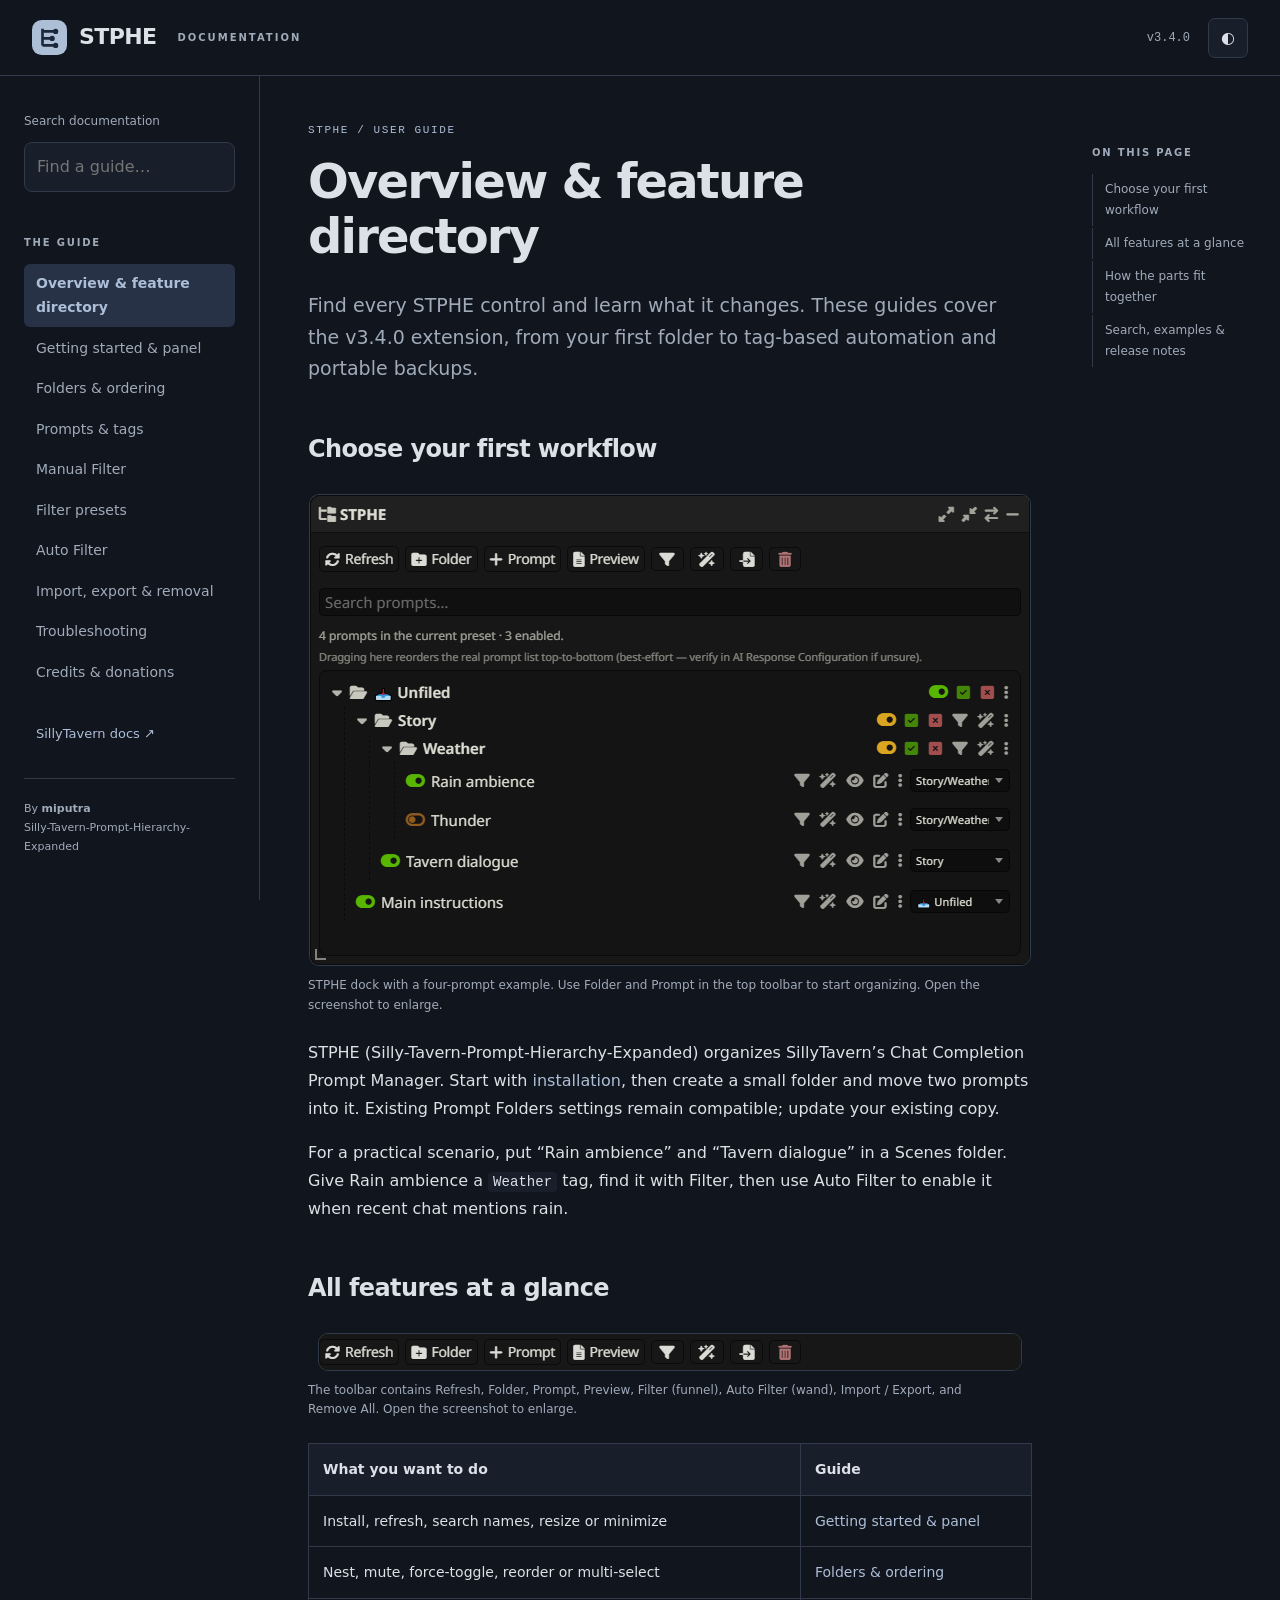
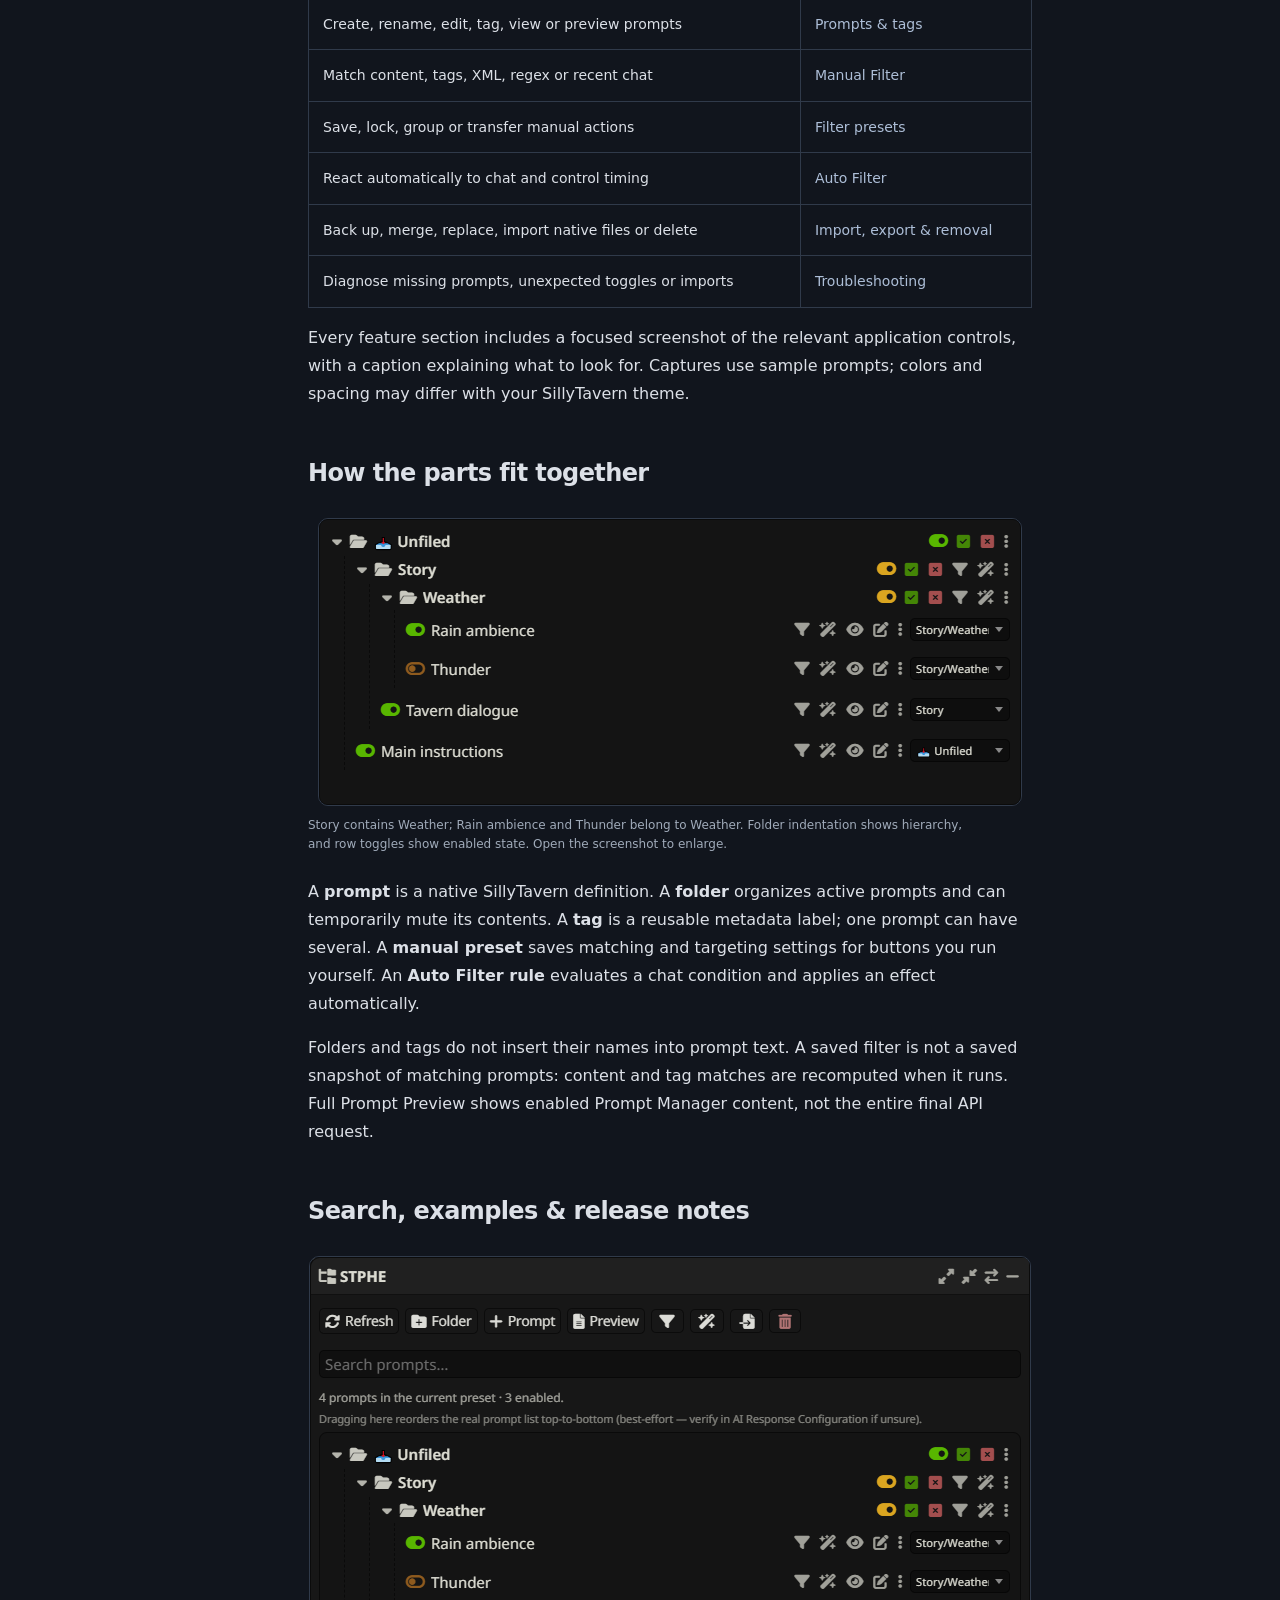
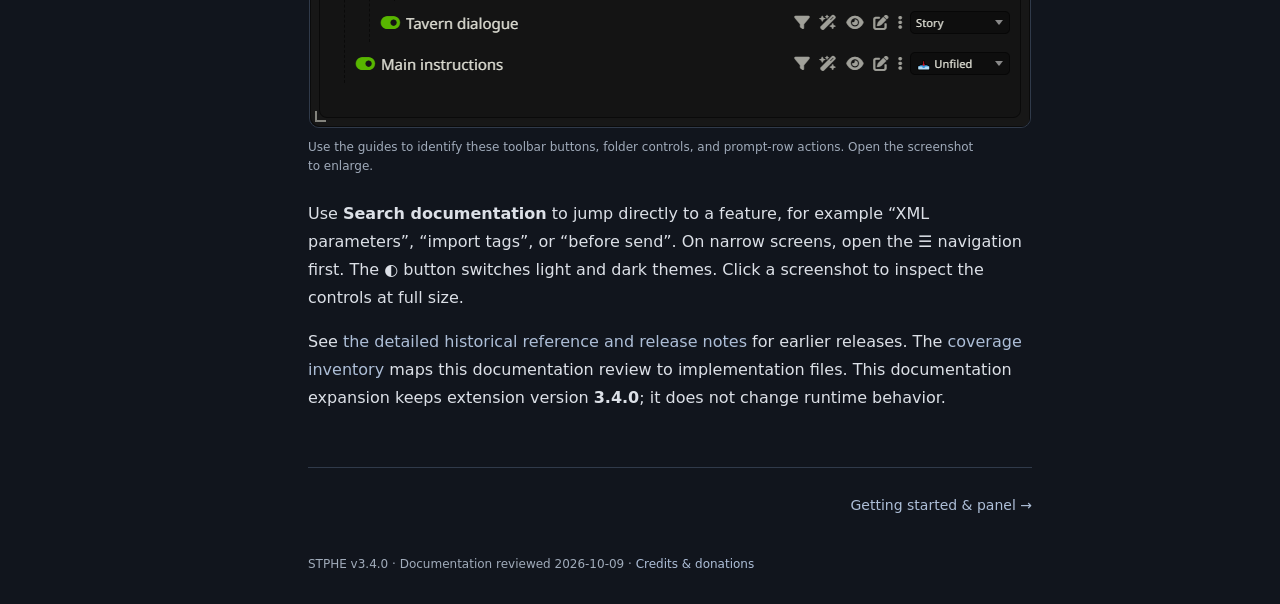
==== docs/index.html @ b2095b72 "Separate STPHE documentation from program" ====
<!doctype html><html lang="en"><head><meta charset="utf-8"><meta name="viewport" content="width=device-width,initial-scale=1"><meta name="description" content="Find every STPHE control and learn what it changes. These guides cover the v3.4.0 extension, from your first folder to tag-based automation and portable backups."><title>Overview &amp; feature directory · STPHE</title><link rel="icon" href="assets/icon.svg" type="image/svg+xml"><link rel="stylesheet" href="assets/site.css?v=ba86a8393c"><script src="assets/site.js?v=d42ae4cadf" defer></script></head><body><a class="skip" href="#main">Skip to content</a><header><a class="brand" href="index.html"><img src="assets/icon.svg" alt="">STPHE <span>DOCUMENTATION</span></a><div class="header-right"><span class="version">v3.4.0</span><button id="theme" aria-label="Toggle color theme">◐</button><button id="menu" aria-label="Toggle navigation" aria-expanded="false">☰</button></div></header><div class="layout"><aside class="sidebar" id="navigation"><label for="search">Search documentation</label><input id="search" type="search" placeholder="Find a guide…" autocomplete="off"><div id="results" aria-live="polite"></div><p class="nav-label">THE GUIDE</p><nav aria-label="Documentation"><a href="index.html" aria-current="page">Overview &amp; feature directory</a><a href="getting-started.html">Getting started &amp; panel</a><a href="folders.html">Folders &amp; ordering</a><a href="prompts.html">Prompts &amp; tags</a><a href="filters.html">Manual Filter</a><a href="presets.html">Filter presets</a><a href="auto-filter.html">Auto Filter</a><a href="backups.html">Import, export &amp; removal</a><a href="troubleshooting.html">Troubleshooting</a><a href="credits.html">Credits &amp; donations</a></nav><a class="upstream" href="https://docs.sillytavern.app/">SillyTavern docs ↗</a><div class="sidebar-foot">By <strong>miputra</strong><br>Silly-Tavern-Prompt-Hierarchy-Expanded</div></aside><main id="main"><div class="eyebrow">STPHE / User guide</div><h1>Overview &amp; feature directory</h1><p class="lead">Find every STPHE control and learn what it changes. These guides cover the v3.4.0 extension, from your first folder to tag-based automation and portable backups.</p>
<section aria-labelledby="start"><h2 id="start">Choose your first workflow</h2><figure><a href="assets/screen-panel.png"><img src="assets/screen-panel.png" alt="STPHE dock with a four-prompt example. Use Folder and Prompt in the top toolbar to start organizing." loading="lazy" width="720" height="470"></a><figcaption>STPHE dock with a four-prompt example. Use Folder and Prompt in the top toolbar to start organizing. Open the screenshot to enlarge.</figcaption></figure><p>STPHE (Silly-Tavern-Prompt-Hierarchy-Expanded) organizes SillyTavern’s Chat Completion Prompt Manager. Start with <a href="getting-started.html#install">installation</a>, then create a small folder and move two prompts into it. Existing Prompt Folders settings remain compatible; update your existing copy.</p><p>For a practical scenario, put “Rain ambience” and “Tavern dialogue” in a Scenes folder. Give Rain ambience a <code>Weather</code> tag, find it with Filter, then use Auto Filter to enable it when recent chat mentions rain.</p></section>
<span class="anchor-alias" id="screenshots"></span>
<section aria-labelledby="features"><h2 id="features">All features at a glance</h2><figure><a href="assets/screen-toolbar.png"><img src="assets/screen-toolbar.png" alt="The toolbar contains Refresh, Folder, Prompt, Preview, Filter (funnel), Auto Filter (wand), Import / Export, and Remove All." loading="lazy" width="702" height="36"></a><figcaption>The toolbar contains Refresh, Folder, Prompt, Preview, Filter (funnel), Auto Filter (wand), Import / Export, and Remove All. Open the screenshot to enlarge.</figcaption></figure><table><thead><tr><th>What you want to do</th><th>Guide</th></tr></thead><tbody><tr><td>Install, refresh, search names, resize or minimize</td><td><a href="getting-started.html">Getting started & panel</a></td></tr><tr><td>Nest, mute, force-toggle, reorder or multi-select</td><td><a href="folders.html">Folders & ordering</a></td></tr><tr><td>Create, rename, edit, tag, view or preview prompts</td><td><a href="prompts.html">Prompts & tags</a></td></tr><tr><td>Match content, tags, XML, regex or recent chat</td><td><a href="filters.html">Manual Filter</a></td></tr><tr><td>Save, lock, group or transfer manual actions</td><td><a href="presets.html">Filter presets</a></td></tr><tr><td>React automatically to chat and control timing</td><td><a href="auto-filter.html">Auto Filter</a></td></tr><tr><td>Back up, merge, replace, import native files or delete</td><td><a href="backups.html">Import, export & removal</a></td></tr><tr><td>Diagnose missing prompts, unexpected toggles or imports</td><td><a href="troubleshooting.html">Troubleshooting</a></td></tr></tbody></table><p>Every feature section includes a focused screenshot of the relevant application controls, with a caption explaining what to look for. Captures use sample prompts; colors and spacing may differ with your SillyTavern theme.</p></section>
<span class="anchor-alias" id="what-it-controls"></span>
<section aria-labelledby="concepts"><h2 id="concepts">How the parts fit together</h2><figure><a href="assets/screen-hierarchy.png"><img src="assets/screen-hierarchy.png" alt="Story contains Weather; Rain ambience and Thunder belong to Weather. Folder indentation shows hierarchy, and row toggles show enabled state." loading="lazy" width="702" height="286"></a><figcaption>Story contains Weather; Rain ambience and Thunder belong to Weather. Folder indentation shows hierarchy, and row toggles show enabled state. Open the screenshot to enlarge.</figcaption></figure><p>A <strong>prompt</strong> is a native SillyTavern definition. A <strong>folder</strong> organizes active prompts and can temporarily mute its contents. A <strong>tag</strong> is a reusable metadata label; one prompt can have several. A <strong>manual preset</strong> saves matching and targeting settings for buttons you run yourself. An <strong>Auto Filter rule</strong> evaluates a chat condition and applies an effect automatically.</p><p>Folders and tags do not insert their names into prompt text. A saved filter is not a saved snapshot of matching prompts: content and tag matches are recomputed when it runs. Full Prompt Preview shows enabled Prompt Manager content, not the entire final API request.</p></section>
<span class="anchor-alias" id="project"></span>
<section aria-labelledby="docs"><h2 id="docs">Search, examples &amp; release notes</h2><figure><a href="assets/screen-panel.png"><img src="assets/screen-panel.png" alt="Use the guides to identify these toolbar buttons, folder controls, and prompt-row actions." loading="lazy" width="720" height="470"></a><figcaption>Use the guides to identify these toolbar buttons, folder controls, and prompt-row actions. Open the screenshot to enlarge.</figcaption></figure><p>Use <strong>Search documentation</strong> to jump directly to a feature, for example “XML parameters”, “import tags”, or “before send”. On narrow screens, open the ☰ navigation first. The ◐ button switches light and dark themes. Click a screenshot to inspect the controls at full size.</p><p>See <a href="reference.md">the detailed historical reference and release notes</a> for earlier releases. The <a href="feature-coverage.md">coverage inventory</a> maps this documentation review to implementation files. This documentation expansion keeps extension version <strong>3.4.0</strong>; it does not change runtime behavior.</p></section>
<div class="page-nav"><span></span><a href="getting-started.html">Getting started &amp; panel →</a></div><footer>STPHE v3.4.0 · Documentation reviewed 2026-10-09 · <a href="credits.html">Credits &amp; donations</a></footer></main><aside class="toc"><p class="nav-label">ON THIS PAGE</p><nav aria-label="On this page"><a href="#start">Choose your first workflow</a><a href="#features">All features at a glance</a><a href="#concepts">How the parts fit together</a><a href="#docs">Search, examples &amp; release notes</a></nav></aside></div></body></html>
---- docs/assets/site.css ----
*{box-sizing:border-box} :root{color-scheme:dark;--bg:#11151d;--panel:#181f2b;--text:#dce0e7;--muted:#a0abba;--line:#303a4a;--accent:#adbed7;--soft:#273247} :root.light{color-scheme:light;--bg:#f3f4f6;--panel:#e9ecf1;--text:#253044;--muted:#526078;--line:#cbd2de;--accent:#425c85;--soft:#dce3ee} body{margin:0;background:var(--bg);color:var(--text);font:16px/1.75 system-ui,-apple-system,Segoe UI,sans-serif}a{color:var(--accent);text-decoration:none}a:hover{text-decoration:underline}button,input{font:inherit}button{cursor:pointer;background:var(--panel);color:var(--text);border:1px solid var(--line);border-radius:7px;padding:5px 12px}button:hover{border-color:var(--accent)}:focus-visible{outline:2px solid var(--accent);outline-offset:4px}header{height:76px;position:sticky;top:0;z-index:10;background:var(--bg);border-bottom:1px solid var(--line);display:flex;align-items:center;justify-content:space-between;padding:0 32px}.brand{display:flex;align-items:center;gap:12px;color:var(--text);font-size:22px;font-weight:750;letter-spacing:-.6px}.brand img{width:35px}.brand span{font-size:10px;letter-spacing:2px;color:var(--muted);margin-left:9px}.header-right{display:flex;align-items:center;gap:18px}.version{font:12px monospace;color:var(--muted)}#menu{display:none}.layout{display:grid;grid-template-columns:260px minmax(0,820px) 200px;max-width:1440px;margin:auto}.sidebar{position:sticky;top:76px;height:calc(100vh - 76px);overflow:auto;padding:30px 24px;border-right:1px solid var(--line)}.sidebar label{font-size:12px;color:var(--muted)}input{width:100%;margin:8px 0 18px;padding:10px 12px;background:var(--panel);border:1px solid var(--line);border-radius:8px;color:var(--text)}.nav-label{font-size:10px;letter-spacing:1.8px;font-weight:700;color:var(--muted);margin:24px 0 12px}nav a{display:block;color:var(--muted);font-size:14px;padding:7px 12px;border-radius:6px;margin:2px 0}nav a:hover{color:var(--text);background:var(--panel);text-decoration:none}nav a[aria-current]{background:var(--soft);color:var(--accent);font-weight:650}.upstream{display:block;font-size:13px;margin:32px 12px}.sidebar-foot{border-top:1px solid var(--line);padding-top:20px;font-size:11px;color:var(--muted);overflow-wrap:anywhere}main{min-width:0;padding:48px 48px 28px}.eyebrow{color:var(--accent);font:11px monospace;letter-spacing:1.6px;text-transform:uppercase;margin-bottom:18px}h1{font-size:clamp(32px,4vw,48px);letter-spacing:-1.8px;line-height:1.15;margin:0 0 26px;max-width:670px}h2{font-size:24px;letter-spacing:-.6px;margin:44px 0 16px;scroll-margin-top:100px}h3{margin-top:0}p{margin:16px 0}.lead{font-size:19px;color:var(--muted);line-height:1.65}.hero-actions{display:flex;align-items:center;gap:25px;margin:28px 0 36px}.primary{background:var(--accent);color:var(--bg);padding:10px 18px;border-radius:7px;font-weight:650}.cards{display:grid;grid-template-columns:repeat(3,1fr);gap:12px}.cards a{border:1px solid var(--line);border-radius:10px;padding:18px;background:var(--panel);color:var(--text)}.cards b{font:11px monospace;color:var(--accent)}.cards h2{font-size:18px;line-height:1.4;margin:16px 0 8px}.cards p{font-size:13px;color:var(--muted);line-height:1.6;margin:0}.toc{position:sticky;top:100px;height:fit-content;padding:20px 12px}.toc nav a{font-size:12px;border-left:1px solid var(--line);border-radius:0;padding:5px 12px}figure{margin:24px 0}figure img{display:block;width:100%;border:1px solid var(--line);border-radius:10px}figcaption{font-size:12px;color:var(--muted);margin-top:10px}table{width:100%;border-collapse:collapse;font-size:14px}td,th{padding:13px 14px;border:1px solid var(--line);text-align:left;vertical-align:top}th{background:var(--panel)}code{font-size:.88em;overflow-wrap:anywhere;background:var(--panel);padding:2px 5px;border-radius:4px}pre{white-space:pre-wrap;background:var(--panel);padding:18px;border:1px solid var(--line);border-radius:8px}.note{border-left:3px solid var(--accent);background:var(--panel);padding:16px 20px;margin:25px 0;color:var(--muted)}li{margin:10px 0}.donation{border:1px solid var(--line);border-radius:10px;padding:22px;margin:18px 0}.donation code{display:block;word-break:break-all;margin-bottom:18px}.page-nav{display:flex;justify-content:space-between;border-top:1px solid var(--line);padding-top:25px;margin-top:55px;font-size:14px;gap:20px}footer{color:var(--muted);font-size:12px;margin-top:36px}#results a{display:block;font-size:13px;padding:8px;background:var(--panel);border-bottom:1px solid var(--line)}#results p{font-size:12px}.skip{position:absolute;top:-100px}.skip:focus{top:12px;z-index:20;background:var(--bg);padding:8px}@media(max-width:1150px){.layout{grid-template-columns:240px minmax(0,1fr)}.toc{display:none}main{padding:40px 32px}.cards{grid-template-columns:1fr}.cards a{padding:20px}.cards h2{margin-top:10px}}@media(max-width:700px){header{padding:0 18px;height:65px}.brand span{display:none}#menu{display:block}.layout{display:block}.sidebar{display:none;position:fixed;top:65px;left:0;bottom:0;height:auto;width:285px;background:var(--bg);z-index:9;box-shadow:15px 0 50px #0005}.sidebar.open{display:block}main{padding:32px 22px}h1{font-size:36px}.hero-actions{gap:16px;font-size:14px}.version{display:none}table{font-size:12px}td,th{padding:8px}body{font-size:15px}}
/* Keep focused captures readable without enlarging small controls. */
figure img{width:auto;max-width:100%;height:auto;margin-inline:auto}figure a{display:block;width:fit-content;max-width:100%;margin-inline:auto}figcaption{max-width:680px;line-height:1.6}.support{border:1px solid var(--line);border-radius:10px;padding:16px 20px;margin:24px 0}

.cards .card-preview{display:block;width:100%;height:150px;object-fit:contain;margin-bottom:16px;border-radius:5px;background:#181818}
/* Long feature guides keep navigation and examples usable at every width. */
.toc{max-height:calc(100vh - 120px);overflow-y:auto}
#results{max-height:45vh;overflow-y:auto;overflow-wrap:anywhere}
section{min-width:0}td,th{overflow-wrap:anywhere}
.anchor-alias{display:block;scroll-margin-top:100px}
@media(max-width:700px){figure{margin:20px -8px}figcaption{padding-inline:8px}.brand{font-size:20px}.header-right{gap:10px}}
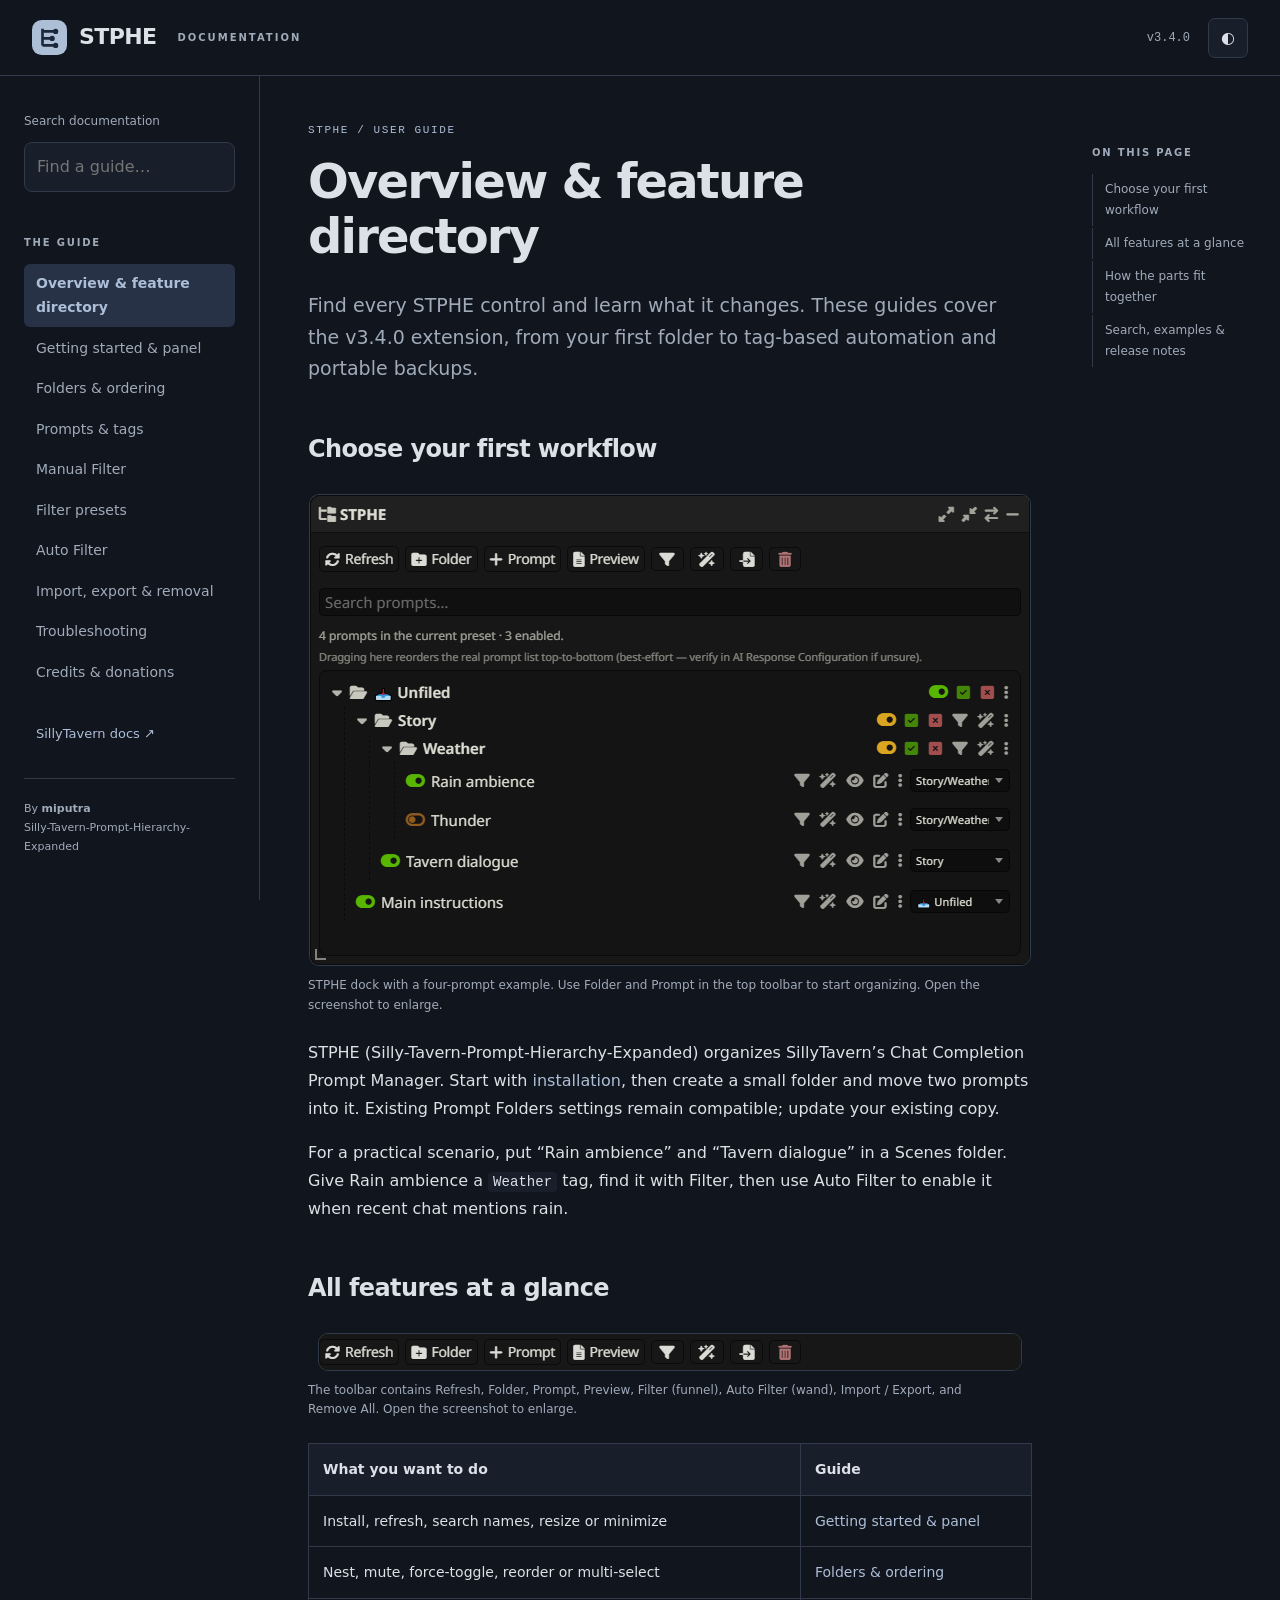
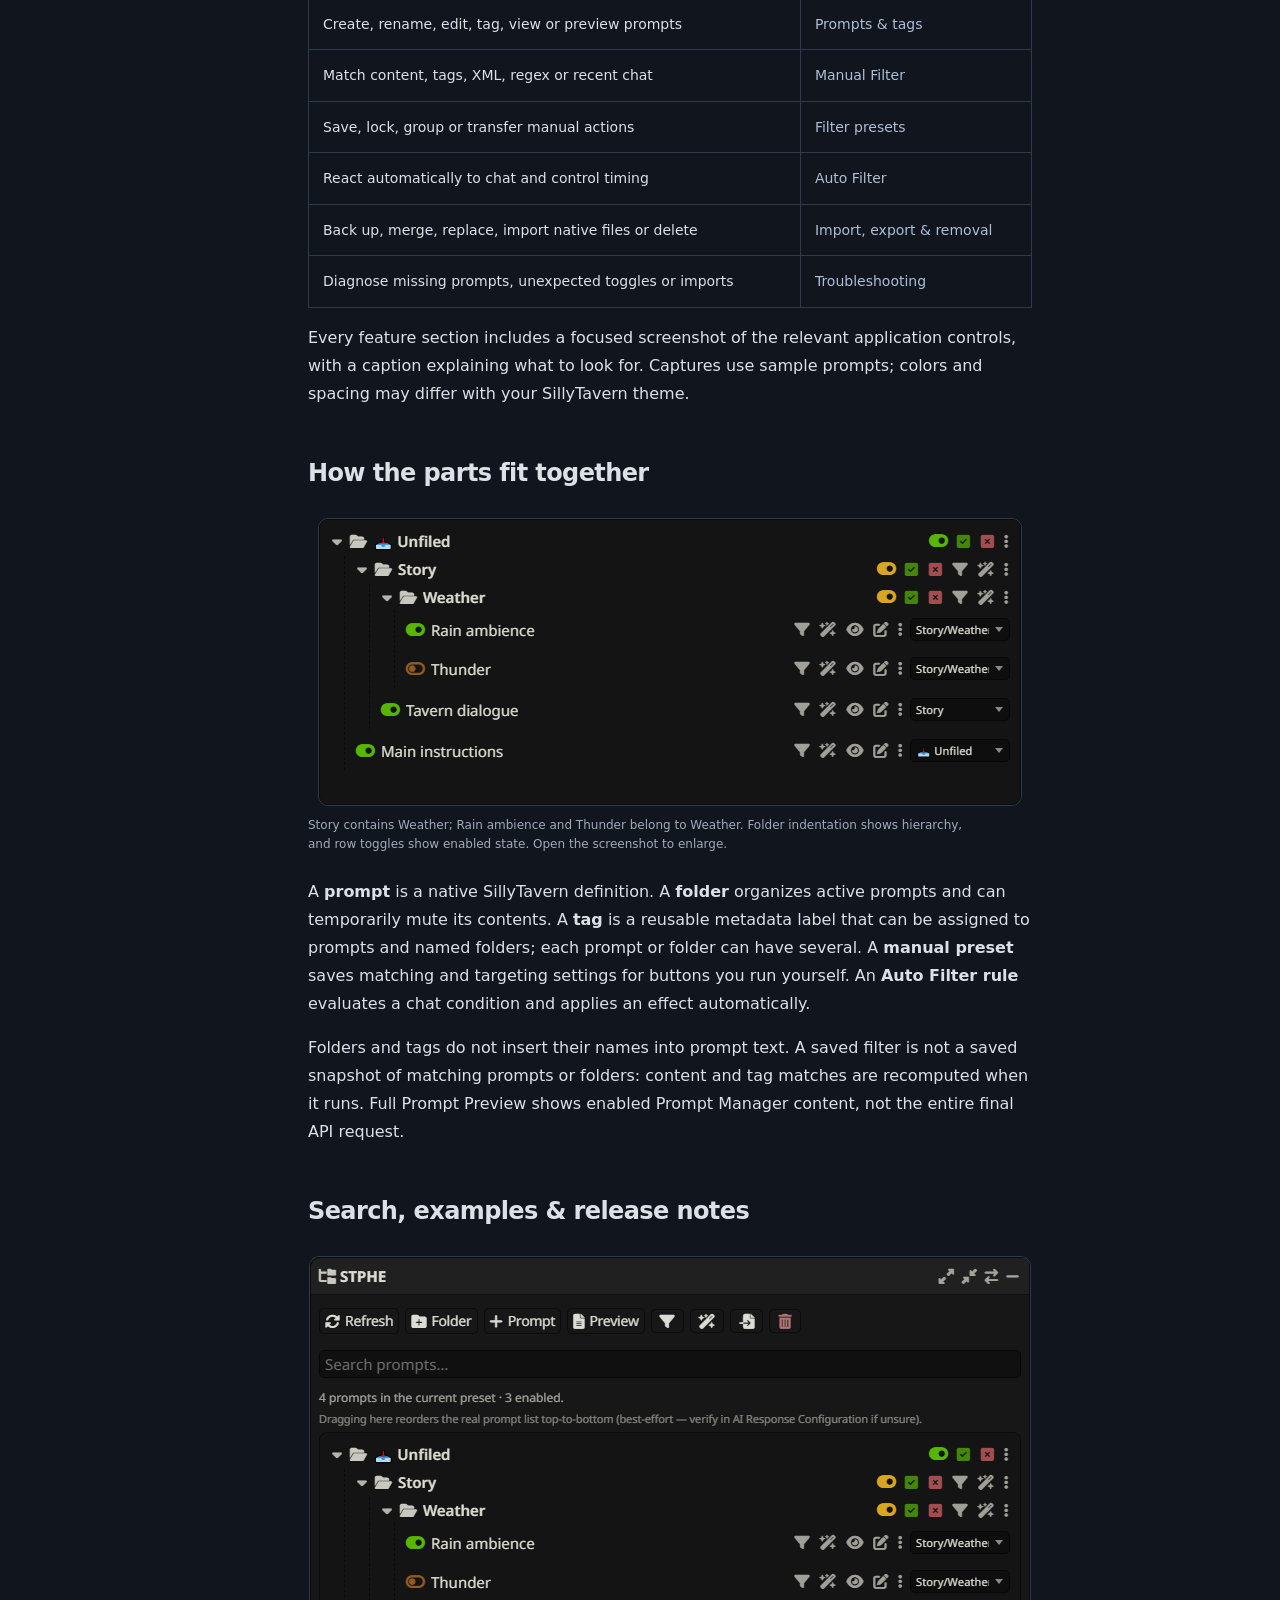
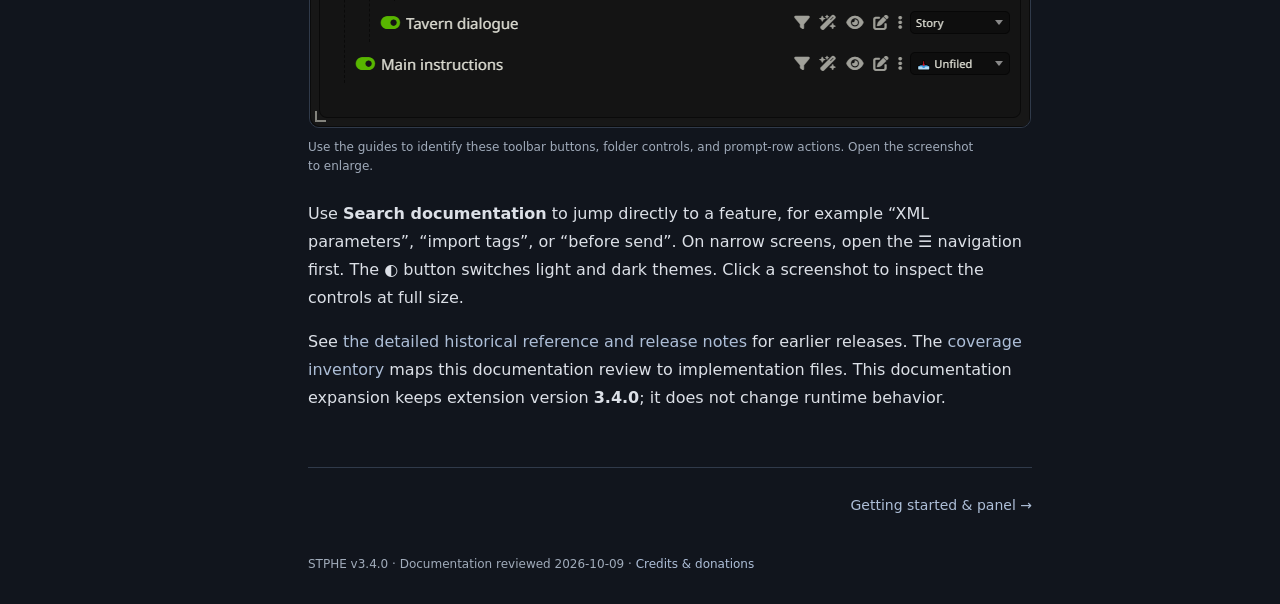
==== commit 74cc6c61: "Document folder tags, preset group actions, filter reordering, and group exports" ====
--- a/docs/index.html
+++ b/docs/index.html
@@ -3,7 +3,7 @@
 <span class="anchor-alias" id="screenshots"></span>
 <section aria-labelledby="features"><h2 id="features">All features at a glance</h2><figure><a href="assets/screen-toolbar.png"><img src="assets/screen-toolbar.png" alt="The toolbar contains Refresh, Folder, Prompt, Preview, Filter (funnel), Auto Filter (wand), Import / Export, and Remove All." loading="lazy" width="702" height="36"></a><figcaption>The toolbar contains Refresh, Folder, Prompt, Preview, Filter (funnel), Auto Filter (wand), Import / Export, and Remove All. Open the screenshot to enlarge.</figcaption></figure><table><thead><tr><th>What you want to do</th><th>Guide</th></tr></thead><tbody><tr><td>Install, refresh, search names, resize or minimize</td><td><a href="getting-started.html">Getting started & panel</a></td></tr><tr><td>Nest, mute, force-toggle, reorder or multi-select</td><td><a href="folders.html">Folders & ordering</a></td></tr><tr><td>Create, rename, edit, tag, view or preview prompts</td><td><a href="prompts.html">Prompts & tags</a></td></tr><tr><td>Match content, tags, XML, regex or recent chat</td><td><a href="filters.html">Manual Filter</a></td></tr><tr><td>Save, lock, group or transfer manual actions</td><td><a href="presets.html">Filter presets</a></td></tr><tr><td>React automatically to chat and control timing</td><td><a href="auto-filter.html">Auto Filter</a></td></tr><tr><td>Back up, merge, replace, import native files or delete</td><td><a href="backups.html">Import, export & removal</a></td></tr><tr><td>Diagnose missing prompts, unexpected toggles or imports</td><td><a href="troubleshooting.html">Troubleshooting</a></td></tr></tbody></table><p>Every feature section includes a focused screenshot of the relevant application controls, with a caption explaining what to look for. Captures use sample prompts; colors and spacing may differ with your SillyTavern theme.</p></section>
 <span class="anchor-alias" id="what-it-controls"></span>
-<section aria-labelledby="concepts"><h2 id="concepts">How the parts fit together</h2><figure><a href="assets/screen-hierarchy.png"><img src="assets/screen-hierarchy.png" alt="Story contains Weather; Rain ambience and Thunder belong to Weather. Folder indentation shows hierarchy, and row toggles show enabled state." loading="lazy" width="702" height="286"></a><figcaption>Story contains Weather; Rain ambience and Thunder belong to Weather. Folder indentation shows hierarchy, and row toggles show enabled state. Open the screenshot to enlarge.</figcaption></figure><p>A <strong>prompt</strong> is a native SillyTavern definition. A <strong>folder</strong> organizes active prompts and can temporarily mute its contents. A <strong>tag</strong> is a reusable metadata label; one prompt can have several. A <strong>manual preset</strong> saves matching and targeting settings for buttons you run yourself. An <strong>Auto Filter rule</strong> evaluates a chat condition and applies an effect automatically.</p><p>Folders and tags do not insert their names into prompt text. A saved filter is not a saved snapshot of matching prompts: content and tag matches are recomputed when it runs. Full Prompt Preview shows enabled Prompt Manager content, not the entire final API request.</p></section>
+<section aria-labelledby="concepts"><h2 id="concepts">How the parts fit together</h2><figure><a href="assets/screen-hierarchy.png"><img src="assets/screen-hierarchy.png" alt="Story contains Weather; Rain ambience and Thunder belong to Weather. Folder indentation shows hierarchy, and row toggles show enabled state." loading="lazy" width="702" height="286"></a><figcaption>Story contains Weather; Rain ambience and Thunder belong to Weather. Folder indentation shows hierarchy, and row toggles show enabled state. Open the screenshot to enlarge.</figcaption></figure><p>A <strong>prompt</strong> is a native SillyTavern definition. A <strong>folder</strong> organizes active prompts and can temporarily mute its contents. A <strong>tag</strong> is a reusable metadata label that can be assigned to prompts and named folders; each prompt or folder can have several. A <strong>manual preset</strong> saves matching and targeting settings for buttons you run yourself. An <strong>Auto Filter rule</strong> evaluates a chat condition and applies an effect automatically.</p><p>Folders and tags do not insert their names into prompt text. A saved filter is not a saved snapshot of matching prompts or folders: content and tag matches are recomputed when it runs. Full Prompt Preview shows enabled Prompt Manager content, not the entire final API request.</p></section>
 <span class="anchor-alias" id="project"></span>
 <section aria-labelledby="docs"><h2 id="docs">Search, examples &amp; release notes</h2><figure><a href="assets/screen-panel.png"><img src="assets/screen-panel.png" alt="Use the guides to identify these toolbar buttons, folder controls, and prompt-row actions." loading="lazy" width="720" height="470"></a><figcaption>Use the guides to identify these toolbar buttons, folder controls, and prompt-row actions. Open the screenshot to enlarge.</figcaption></figure><p>Use <strong>Search documentation</strong> to jump directly to a feature, for example “XML parameters”, “import tags”, or “before send”. On narrow screens, open the ☰ navigation first. The ◐ button switches light and dark themes. Click a screenshot to inspect the controls at full size.</p><p>See <a href="reference.md">the detailed historical reference and release notes</a> for earlier releases. The <a href="feature-coverage.md">coverage inventory</a> maps this documentation review to implementation files. This documentation expansion keeps extension version <strong>3.4.0</strong>; it does not change runtime behavior.</p></section>
 <div class="page-nav"><span></span><a href="getting-started.html">Getting started &amp; panel →</a></div><footer>STPHE v3.4.0 · Documentation reviewed 2026-10-09 · <a href="credits.html">Credits &amp; donations</a></footer></main><aside class="toc"><p class="nav-label">ON THIS PAGE</p><nav aria-label="On this page"><a href="#start">Choose your first workflow</a><a href="#features">All features at a glance</a><a href="#concepts">How the parts fit together</a><a href="#docs">Search, examples &amp; release notes</a></nav></aside></div></body></html>
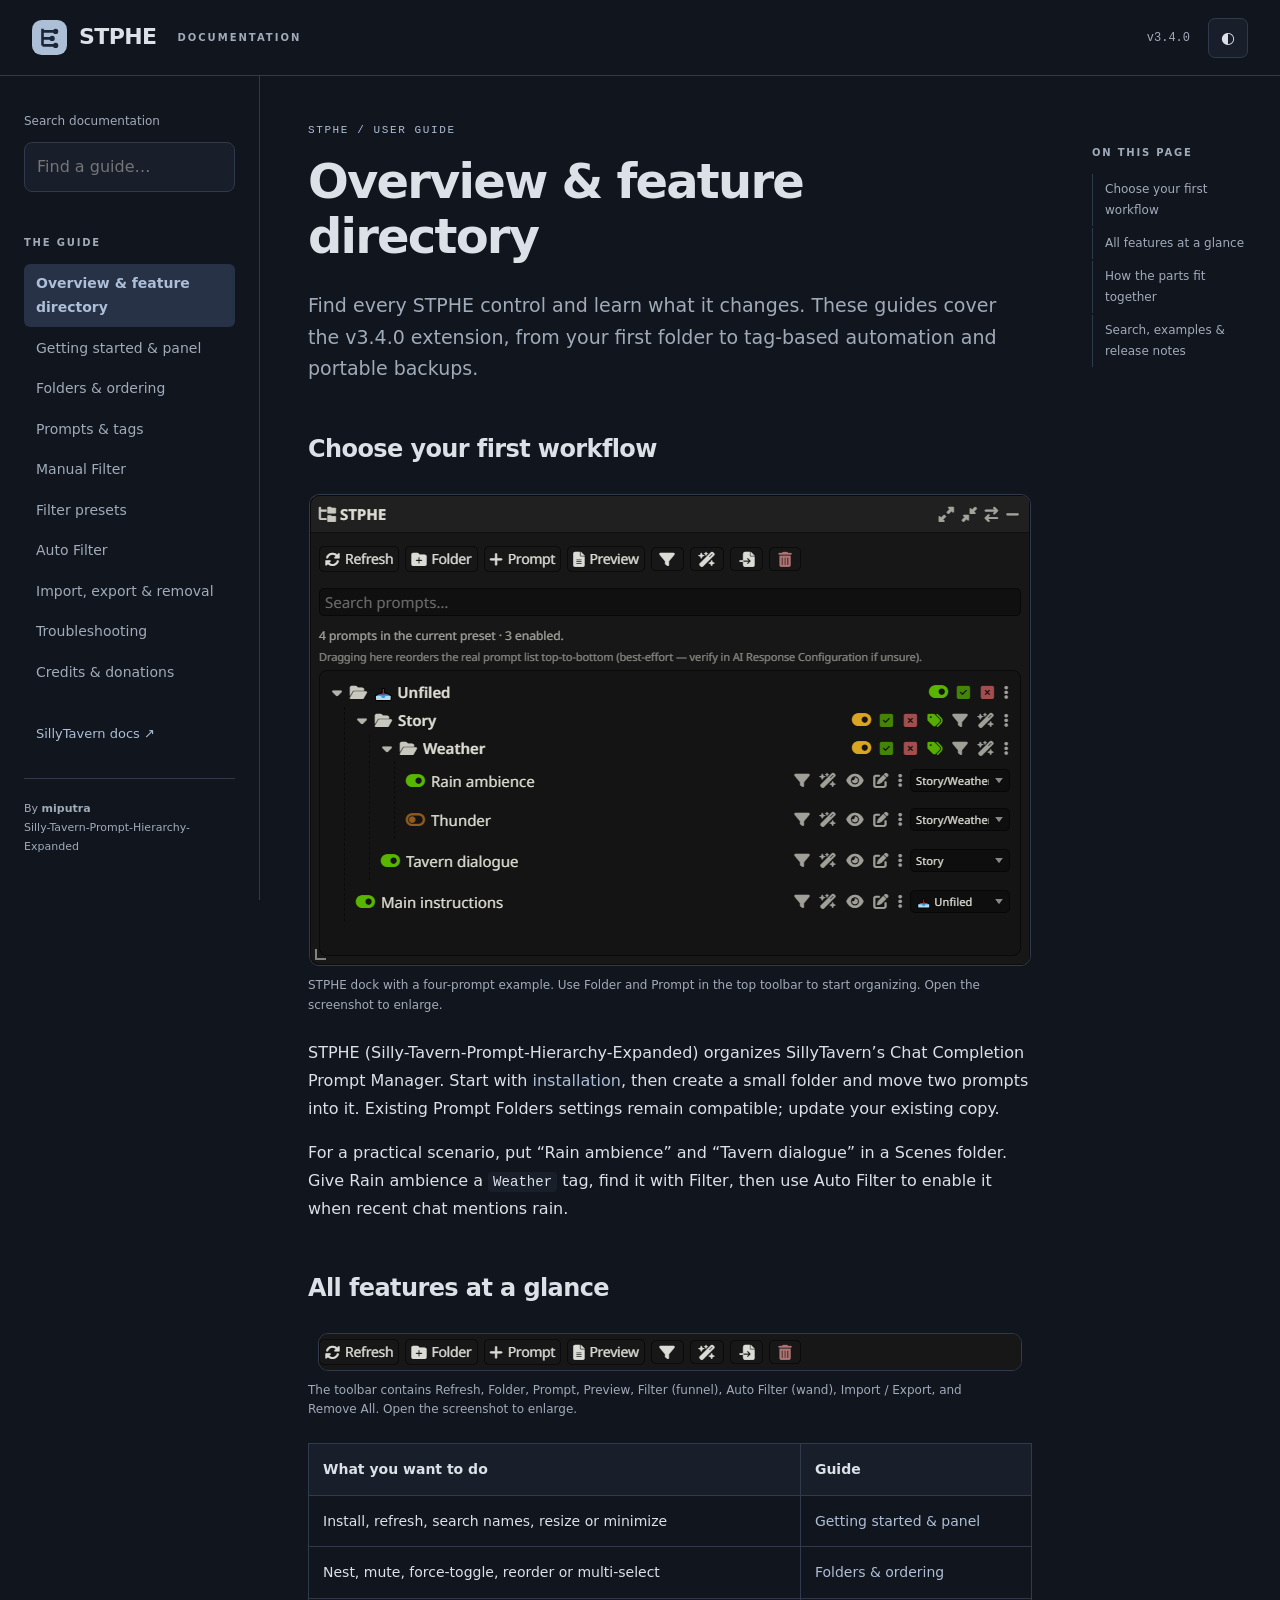
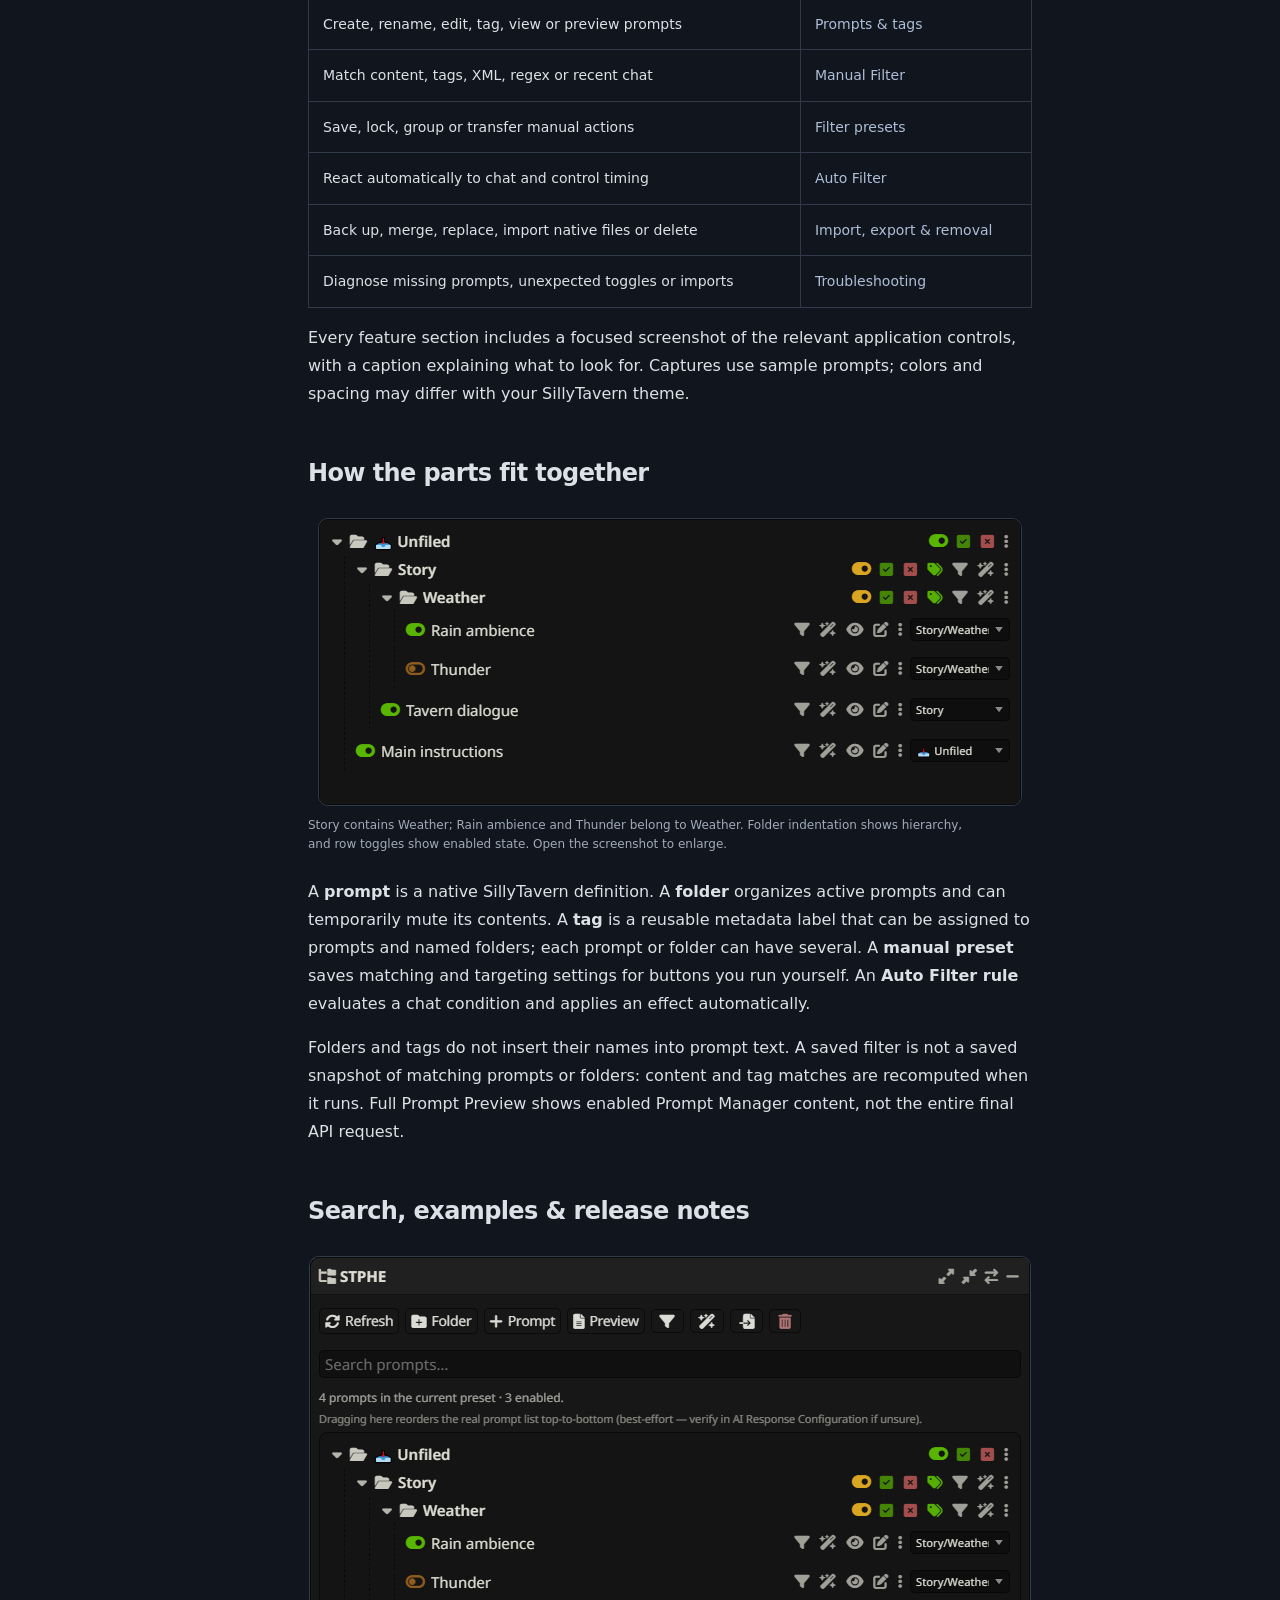
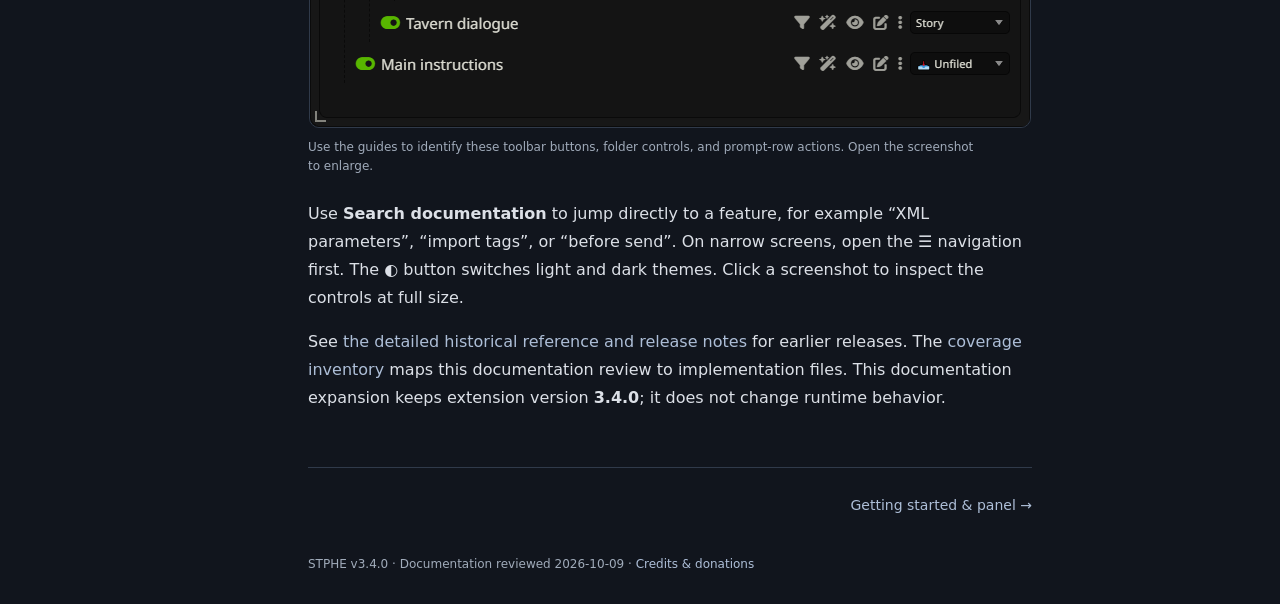
==== commit dc8ae275: "Add content-hash cache busting to documentation screenshots" ====
--- a/docs/index.html
+++ b/docs/index.html
@@ -1,9 +1,9 @@
 <!doctype html><html lang="en"><head><meta charset="utf-8"><meta name="viewport" content="width=device-width,initial-scale=1"><meta name="description" content="Find every STPHE control and learn what it changes. These guides cover the v3.4.0 extension, from your first folder to tag-based automation and portable backups."><title>Overview &amp; feature directory · STPHE</title><link rel="icon" href="assets/icon.svg" type="image/svg+xml"><link rel="stylesheet" href="assets/site.css?v=ba86a8393c"><script src="assets/site.js?v=d42ae4cadf" defer></script></head><body><a class="skip" href="#main">Skip to content</a><header><a class="brand" href="index.html"><img src="assets/icon.svg" alt="">STPHE <span>DOCUMENTATION</span></a><div class="header-right"><span class="version">v3.4.0</span><button id="theme" aria-label="Toggle color theme">◐</button><button id="menu" aria-label="Toggle navigation" aria-expanded="false">☰</button></div></header><div class="layout"><aside class="sidebar" id="navigation"><label for="search">Search documentation</label><input id="search" type="search" placeholder="Find a guide…" autocomplete="off"><div id="results" aria-live="polite"></div><p class="nav-label">THE GUIDE</p><nav aria-label="Documentation"><a href="index.html" aria-current="page">Overview &amp; feature directory</a><a href="getting-started.html">Getting started &amp; panel</a><a href="folders.html">Folders &amp; ordering</a><a href="prompts.html">Prompts &amp; tags</a><a href="filters.html">Manual Filter</a><a href="presets.html">Filter presets</a><a href="auto-filter.html">Auto Filter</a><a href="backups.html">Import, export &amp; removal</a><a href="troubleshooting.html">Troubleshooting</a><a href="credits.html">Credits &amp; donations</a></nav><a class="upstream" href="https://docs.sillytavern.app/">SillyTavern docs ↗</a><div class="sidebar-foot">By <strong>miputra</strong><br>Silly-Tavern-Prompt-Hierarchy-Expanded</div></aside><main id="main"><div class="eyebrow">STPHE / User guide</div><h1>Overview &amp; feature directory</h1><p class="lead">Find every STPHE control and learn what it changes. These guides cover the v3.4.0 extension, from your first folder to tag-based automation and portable backups.</p>
-<section aria-labelledby="start"><h2 id="start">Choose your first workflow</h2><figure><a href="assets/screen-panel.png"><img src="assets/screen-panel.png" alt="STPHE dock with a four-prompt example. Use Folder and Prompt in the top toolbar to start organizing." loading="lazy" width="720" height="470"></a><figcaption>STPHE dock with a four-prompt example. Use Folder and Prompt in the top toolbar to start organizing. Open the screenshot to enlarge.</figcaption></figure><p>STPHE (Silly-Tavern-Prompt-Hierarchy-Expanded) organizes SillyTavern’s Chat Completion Prompt Manager. Start with <a href="getting-started.html#install">installation</a>, then create a small folder and move two prompts into it. Existing Prompt Folders settings remain compatible; update your existing copy.</p><p>For a practical scenario, put “Rain ambience” and “Tavern dialogue” in a Scenes folder. Give Rain ambience a <code>Weather</code> tag, find it with Filter, then use Auto Filter to enable it when recent chat mentions rain.</p></section>
+<section aria-labelledby="start"><h2 id="start">Choose your first workflow</h2><figure><a href="assets/screen-panel.png?v=44ac7b1286"><img src="assets/screen-panel.png?v=44ac7b1286" alt="STPHE dock with a four-prompt example. Use Folder and Prompt in the top toolbar to start organizing." loading="lazy" width="720" height="470"></a><figcaption>STPHE dock with a four-prompt example. Use Folder and Prompt in the top toolbar to start organizing. Open the screenshot to enlarge.</figcaption></figure><p>STPHE (Silly-Tavern-Prompt-Hierarchy-Expanded) organizes SillyTavern’s Chat Completion Prompt Manager. Start with <a href="getting-started.html#install">installation</a>, then create a small folder and move two prompts into it. Existing Prompt Folders settings remain compatible; update your existing copy.</p><p>For a practical scenario, put “Rain ambience” and “Tavern dialogue” in a Scenes folder. Give Rain ambience a <code>Weather</code> tag, find it with Filter, then use Auto Filter to enable it when recent chat mentions rain.</p></section>
 <span class="anchor-alias" id="screenshots"></span>
-<section aria-labelledby="features"><h2 id="features">All features at a glance</h2><figure><a href="assets/screen-toolbar.png"><img src="assets/screen-toolbar.png" alt="The toolbar contains Refresh, Folder, Prompt, Preview, Filter (funnel), Auto Filter (wand), Import / Export, and Remove All." loading="lazy" width="702" height="36"></a><figcaption>The toolbar contains Refresh, Folder, Prompt, Preview, Filter (funnel), Auto Filter (wand), Import / Export, and Remove All. Open the screenshot to enlarge.</figcaption></figure><table><thead><tr><th>What you want to do</th><th>Guide</th></tr></thead><tbody><tr><td>Install, refresh, search names, resize or minimize</td><td><a href="getting-started.html">Getting started & panel</a></td></tr><tr><td>Nest, mute, force-toggle, reorder or multi-select</td><td><a href="folders.html">Folders & ordering</a></td></tr><tr><td>Create, rename, edit, tag, view or preview prompts</td><td><a href="prompts.html">Prompts & tags</a></td></tr><tr><td>Match content, tags, XML, regex or recent chat</td><td><a href="filters.html">Manual Filter</a></td></tr><tr><td>Save, lock, group or transfer manual actions</td><td><a href="presets.html">Filter presets</a></td></tr><tr><td>React automatically to chat and control timing</td><td><a href="auto-filter.html">Auto Filter</a></td></tr><tr><td>Back up, merge, replace, import native files or delete</td><td><a href="backups.html">Import, export & removal</a></td></tr><tr><td>Diagnose missing prompts, unexpected toggles or imports</td><td><a href="troubleshooting.html">Troubleshooting</a></td></tr></tbody></table><p>Every feature section includes a focused screenshot of the relevant application controls, with a caption explaining what to look for. Captures use sample prompts; colors and spacing may differ with your SillyTavern theme.</p></section>
+<section aria-labelledby="features"><h2 id="features">All features at a glance</h2><figure><a href="assets/screen-toolbar.png?v=01009bc1fe"><img src="assets/screen-toolbar.png?v=01009bc1fe" alt="The toolbar contains Refresh, Folder, Prompt, Preview, Filter (funnel), Auto Filter (wand), Import / Export, and Remove All." loading="lazy" width="702" height="36"></a><figcaption>The toolbar contains Refresh, Folder, Prompt, Preview, Filter (funnel), Auto Filter (wand), Import / Export, and Remove All. Open the screenshot to enlarge.</figcaption></figure><table><thead><tr><th>What you want to do</th><th>Guide</th></tr></thead><tbody><tr><td>Install, refresh, search names, resize or minimize</td><td><a href="getting-started.html">Getting started & panel</a></td></tr><tr><td>Nest, mute, force-toggle, reorder or multi-select</td><td><a href="folders.html">Folders & ordering</a></td></tr><tr><td>Create, rename, edit, tag, view or preview prompts</td><td><a href="prompts.html">Prompts & tags</a></td></tr><tr><td>Match content, tags, XML, regex or recent chat</td><td><a href="filters.html">Manual Filter</a></td></tr><tr><td>Save, lock, group or transfer manual actions</td><td><a href="presets.html">Filter presets</a></td></tr><tr><td>React automatically to chat and control timing</td><td><a href="auto-filter.html">Auto Filter</a></td></tr><tr><td>Back up, merge, replace, import native files or delete</td><td><a href="backups.html">Import, export & removal</a></td></tr><tr><td>Diagnose missing prompts, unexpected toggles or imports</td><td><a href="troubleshooting.html">Troubleshooting</a></td></tr></tbody></table><p>Every feature section includes a focused screenshot of the relevant application controls, with a caption explaining what to look for. Captures use sample prompts; colors and spacing may differ with your SillyTavern theme.</p></section>
 <span class="anchor-alias" id="what-it-controls"></span>
-<section aria-labelledby="concepts"><h2 id="concepts">How the parts fit together</h2><figure><a href="assets/screen-hierarchy.png"><img src="assets/screen-hierarchy.png" alt="Story contains Weather; Rain ambience and Thunder belong to Weather. Folder indentation shows hierarchy, and row toggles show enabled state." loading="lazy" width="702" height="286"></a><figcaption>Story contains Weather; Rain ambience and Thunder belong to Weather. Folder indentation shows hierarchy, and row toggles show enabled state. Open the screenshot to enlarge.</figcaption></figure><p>A <strong>prompt</strong> is a native SillyTavern definition. A <strong>folder</strong> organizes active prompts and can temporarily mute its contents. A <strong>tag</strong> is a reusable metadata label that can be assigned to prompts and named folders; each prompt or folder can have several. A <strong>manual preset</strong> saves matching and targeting settings for buttons you run yourself. An <strong>Auto Filter rule</strong> evaluates a chat condition and applies an effect automatically.</p><p>Folders and tags do not insert their names into prompt text. A saved filter is not a saved snapshot of matching prompts or folders: content and tag matches are recomputed when it runs. Full Prompt Preview shows enabled Prompt Manager content, not the entire final API request.</p></section>
+<section aria-labelledby="concepts"><h2 id="concepts">How the parts fit together</h2><figure><a href="assets/screen-hierarchy.png?v=e99f2d8569"><img src="assets/screen-hierarchy.png?v=e99f2d8569" alt="Story contains Weather; Rain ambience and Thunder belong to Weather. Folder indentation shows hierarchy, and row toggles show enabled state." loading="lazy" width="702" height="286"></a><figcaption>Story contains Weather; Rain ambience and Thunder belong to Weather. Folder indentation shows hierarchy, and row toggles show enabled state. Open the screenshot to enlarge.</figcaption></figure><p>A <strong>prompt</strong> is a native SillyTavern definition. A <strong>folder</strong> organizes active prompts and can temporarily mute its contents. A <strong>tag</strong> is a reusable metadata label that can be assigned to prompts and named folders; each prompt or folder can have several. A <strong>manual preset</strong> saves matching and targeting settings for buttons you run yourself. An <strong>Auto Filter rule</strong> evaluates a chat condition and applies an effect automatically.</p><p>Folders and tags do not insert their names into prompt text. A saved filter is not a saved snapshot of matching prompts or folders: content and tag matches are recomputed when it runs. Full Prompt Preview shows enabled Prompt Manager content, not the entire final API request.</p></section>
 <span class="anchor-alias" id="project"></span>
-<section aria-labelledby="docs"><h2 id="docs">Search, examples &amp; release notes</h2><figure><a href="assets/screen-panel.png"><img src="assets/screen-panel.png" alt="Use the guides to identify these toolbar buttons, folder controls, and prompt-row actions." loading="lazy" width="720" height="470"></a><figcaption>Use the guides to identify these toolbar buttons, folder controls, and prompt-row actions. Open the screenshot to enlarge.</figcaption></figure><p>Use <strong>Search documentation</strong> to jump directly to a feature, for example “XML parameters”, “import tags”, or “before send”. On narrow screens, open the ☰ navigation first. The ◐ button switches light and dark themes. Click a screenshot to inspect the controls at full size.</p><p>See <a href="reference.md">the detailed historical reference and release notes</a> for earlier releases. The <a href="feature-coverage.md">coverage inventory</a> maps this documentation review to implementation files. This documentation expansion keeps extension version <strong>3.4.0</strong>; it does not change runtime behavior.</p></section>
+<section aria-labelledby="docs"><h2 id="docs">Search, examples &amp; release notes</h2><figure><a href="assets/screen-panel.png?v=44ac7b1286"><img src="assets/screen-panel.png?v=44ac7b1286" alt="Use the guides to identify these toolbar buttons, folder controls, and prompt-row actions." loading="lazy" width="720" height="470"></a><figcaption>Use the guides to identify these toolbar buttons, folder controls, and prompt-row actions. Open the screenshot to enlarge.</figcaption></figure><p>Use <strong>Search documentation</strong> to jump directly to a feature, for example “XML parameters”, “import tags”, or “before send”. On narrow screens, open the ☰ navigation first. The ◐ button switches light and dark themes. Click a screenshot to inspect the controls at full size.</p><p>See <a href="reference.md">the detailed historical reference and release notes</a> for earlier releases. The <a href="feature-coverage.md">coverage inventory</a> maps this documentation review to implementation files. This documentation expansion keeps extension version <strong>3.4.0</strong>; it does not change runtime behavior.</p></section>
 <div class="page-nav"><span></span><a href="getting-started.html">Getting started &amp; panel →</a></div><footer>STPHE v3.4.0 · Documentation reviewed 2026-10-09 · <a href="credits.html">Credits &amp; donations</a></footer></main><aside class="toc"><p class="nav-label">ON THIS PAGE</p><nav aria-label="On this page"><a href="#start">Choose your first workflow</a><a href="#features">All features at a glance</a><a href="#concepts">How the parts fit together</a><a href="#docs">Search, examples &amp; release notes</a></nav></aside></div></body></html>
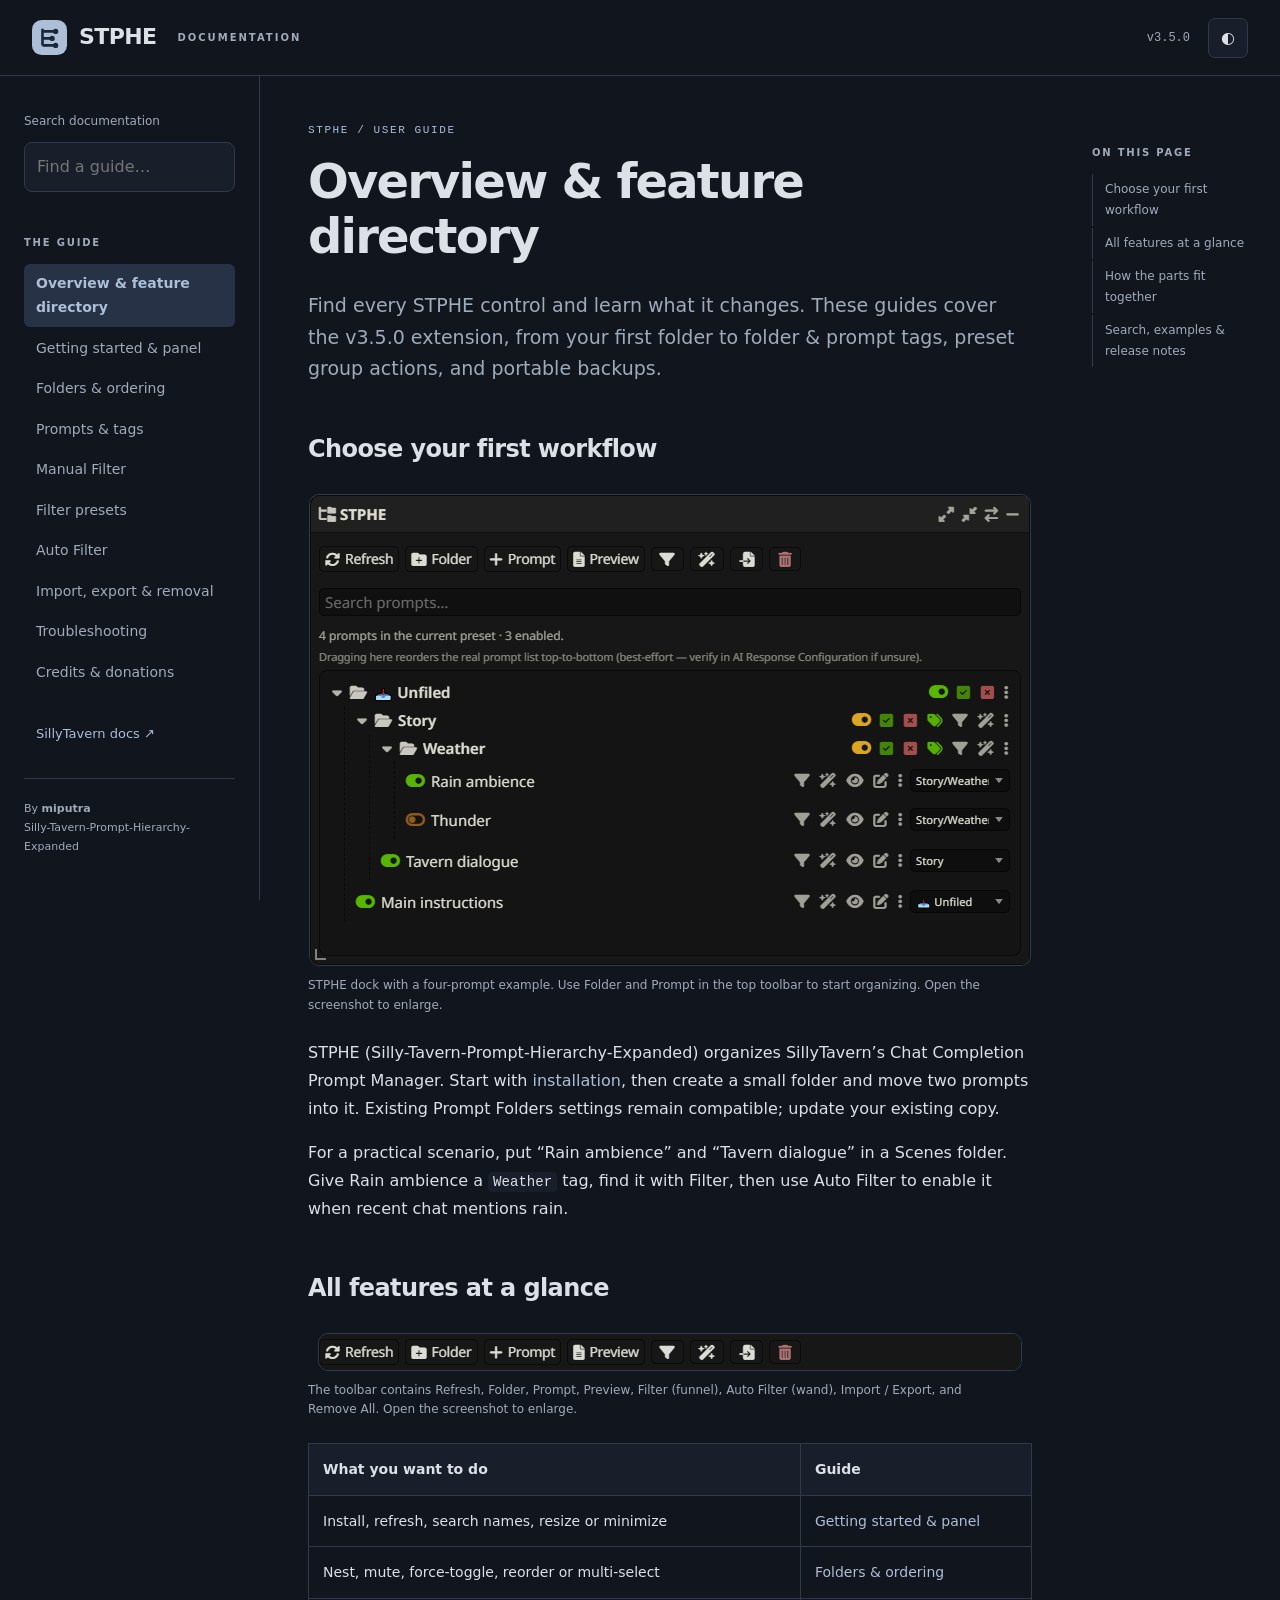
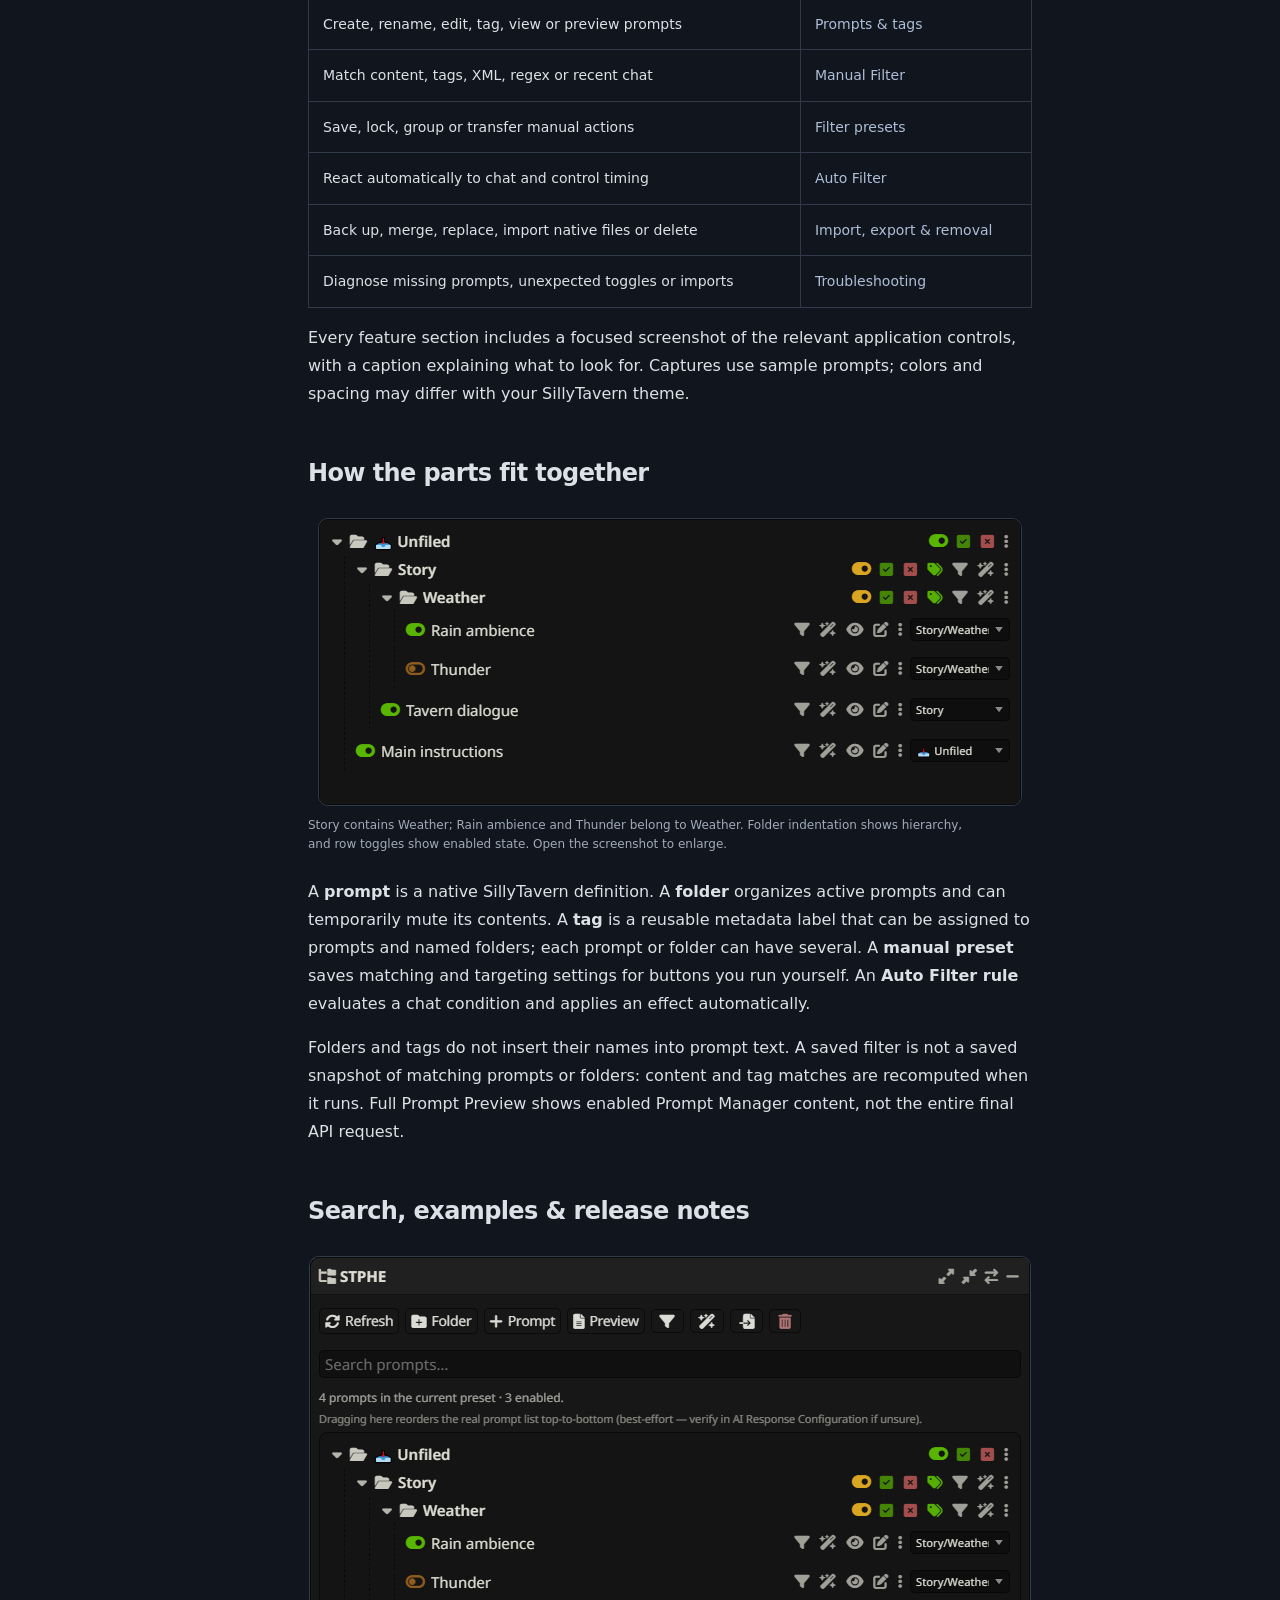
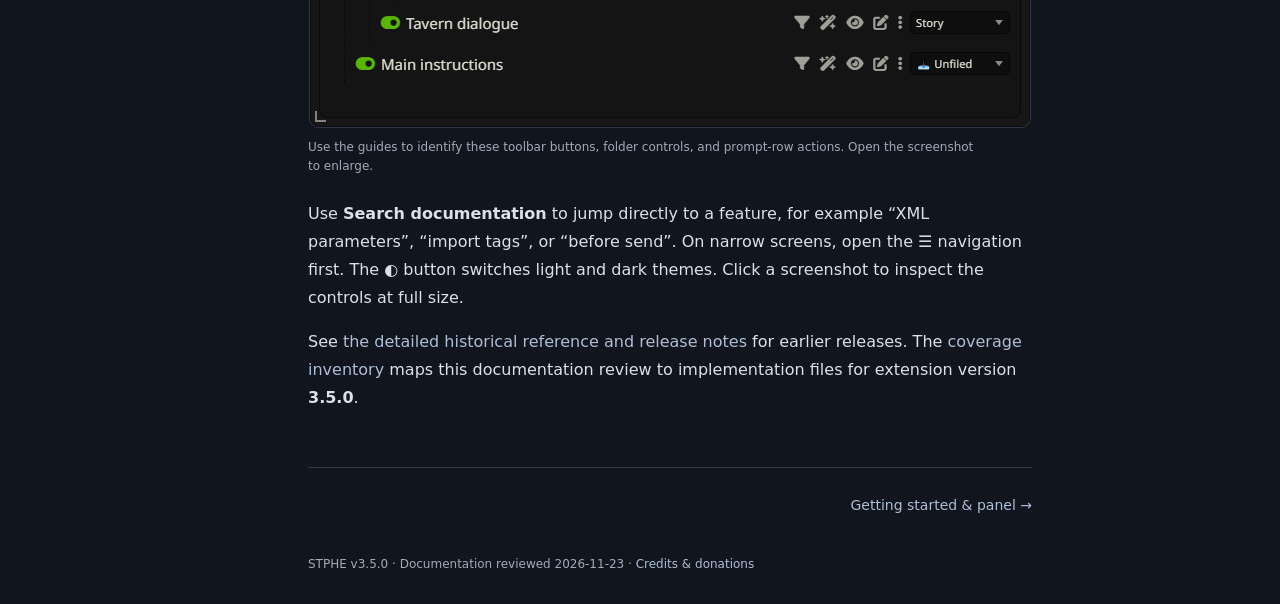
==== commit fbd289cc: "Update documentation version to v3.5.0" ====
--- a/docs/index.html
+++ b/docs/index.html
@@ -1,9 +1,9 @@
-<!doctype html><html lang="en"><head><meta charset="utf-8"><meta name="viewport" content="width=device-width,initial-scale=1"><meta name="description" content="Find every STPHE control and learn what it changes. These guides cover the v3.4.0 extension, from your first folder to tag-based automation and portable backups."><title>Overview &amp; feature directory · STPHE</title><link rel="icon" href="assets/icon.svg" type="image/svg+xml"><link rel="stylesheet" href="assets/site.css?v=ba86a8393c"><script src="assets/site.js?v=d42ae4cadf" defer></script></head><body><a class="skip" href="#main">Skip to content</a><header><a class="brand" href="index.html"><img src="assets/icon.svg" alt="">STPHE <span>DOCUMENTATION</span></a><div class="header-right"><span class="version">v3.4.0</span><button id="theme" aria-label="Toggle color theme">◐</button><button id="menu" aria-label="Toggle navigation" aria-expanded="false">☰</button></div></header><div class="layout"><aside class="sidebar" id="navigation"><label for="search">Search documentation</label><input id="search" type="search" placeholder="Find a guide…" autocomplete="off"><div id="results" aria-live="polite"></div><p class="nav-label">THE GUIDE</p><nav aria-label="Documentation"><a href="index.html" aria-current="page">Overview &amp; feature directory</a><a href="getting-started.html">Getting started &amp; panel</a><a href="folders.html">Folders &amp; ordering</a><a href="prompts.html">Prompts &amp; tags</a><a href="filters.html">Manual Filter</a><a href="presets.html">Filter presets</a><a href="auto-filter.html">Auto Filter</a><a href="backups.html">Import, export &amp; removal</a><a href="troubleshooting.html">Troubleshooting</a><a href="credits.html">Credits &amp; donations</a></nav><a class="upstream" href="https://docs.sillytavern.app/">SillyTavern docs ↗</a><div class="sidebar-foot">By <strong>miputra</strong><br>Silly-Tavern-Prompt-Hierarchy-Expanded</div></aside><main id="main"><div class="eyebrow">STPHE / User guide</div><h1>Overview &amp; feature directory</h1><p class="lead">Find every STPHE control and learn what it changes. These guides cover the v3.4.0 extension, from your first folder to tag-based automation and portable backups.</p>
+<!doctype html><html lang="en"><head><meta charset="utf-8"><meta name="viewport" content="width=device-width,initial-scale=1"><meta name="description" content="Find every STPHE control and learn what it changes. These guides cover the v3.5.0 extension, from your first folder to folder &amp; prompt tags, preset group actions, and portable backups."><title>Overview &amp; feature directory · STPHE</title><link rel="icon" href="assets/icon.svg" type="image/svg+xml"><link rel="stylesheet" href="assets/site.css?v=ba86a8393c"><script src="assets/site.js?v=d42ae4cadf" defer></script></head><body><a class="skip" href="#main">Skip to content</a><header><a class="brand" href="index.html"><img src="assets/icon.svg" alt="">STPHE <span>DOCUMENTATION</span></a><div class="header-right"><span class="version">v3.5.0</span><button id="theme" aria-label="Toggle color theme">◐</button><button id="menu" aria-label="Toggle navigation" aria-expanded="false">☰</button></div></header><div class="layout"><aside class="sidebar" id="navigation"><label for="search">Search documentation</label><input id="search" type="search" placeholder="Find a guide…" autocomplete="off"><div id="results" aria-live="polite"></div><p class="nav-label">THE GUIDE</p><nav aria-label="Documentation"><a href="index.html" aria-current="page">Overview &amp; feature directory</a><a href="getting-started.html">Getting started &amp; panel</a><a href="folders.html">Folders &amp; ordering</a><a href="prompts.html">Prompts &amp; tags</a><a href="filters.html">Manual Filter</a><a href="presets.html">Filter presets</a><a href="auto-filter.html">Auto Filter</a><a href="backups.html">Import, export &amp; removal</a><a href="troubleshooting.html">Troubleshooting</a><a href="credits.html">Credits &amp; donations</a></nav><a class="upstream" href="https://docs.sillytavern.app/">SillyTavern docs ↗</a><div class="sidebar-foot">By <strong>miputra</strong><br>Silly-Tavern-Prompt-Hierarchy-Expanded</div></aside><main id="main"><div class="eyebrow">STPHE / User guide</div><h1>Overview &amp; feature directory</h1><p class="lead">Find every STPHE control and learn what it changes. These guides cover the v3.5.0 extension, from your first folder to folder &amp; prompt tags, preset group actions, and portable backups.</p>
 <section aria-labelledby="start"><h2 id="start">Choose your first workflow</h2><figure><a href="assets/screen-panel.png?v=44ac7b1286"><img src="assets/screen-panel.png?v=44ac7b1286" alt="STPHE dock with a four-prompt example. Use Folder and Prompt in the top toolbar to start organizing." loading="lazy" width="720" height="470"></a><figcaption>STPHE dock with a four-prompt example. Use Folder and Prompt in the top toolbar to start organizing. Open the screenshot to enlarge.</figcaption></figure><p>STPHE (Silly-Tavern-Prompt-Hierarchy-Expanded) organizes SillyTavern’s Chat Completion Prompt Manager. Start with <a href="getting-started.html#install">installation</a>, then create a small folder and move two prompts into it. Existing Prompt Folders settings remain compatible; update your existing copy.</p><p>For a practical scenario, put “Rain ambience” and “Tavern dialogue” in a Scenes folder. Give Rain ambience a <code>Weather</code> tag, find it with Filter, then use Auto Filter to enable it when recent chat mentions rain.</p></section>
 <span class="anchor-alias" id="screenshots"></span>
 <section aria-labelledby="features"><h2 id="features">All features at a glance</h2><figure><a href="assets/screen-toolbar.png?v=01009bc1fe"><img src="assets/screen-toolbar.png?v=01009bc1fe" alt="The toolbar contains Refresh, Folder, Prompt, Preview, Filter (funnel), Auto Filter (wand), Import / Export, and Remove All." loading="lazy" width="702" height="36"></a><figcaption>The toolbar contains Refresh, Folder, Prompt, Preview, Filter (funnel), Auto Filter (wand), Import / Export, and Remove All. Open the screenshot to enlarge.</figcaption></figure><table><thead><tr><th>What you want to do</th><th>Guide</th></tr></thead><tbody><tr><td>Install, refresh, search names, resize or minimize</td><td><a href="getting-started.html">Getting started & panel</a></td></tr><tr><td>Nest, mute, force-toggle, reorder or multi-select</td><td><a href="folders.html">Folders & ordering</a></td></tr><tr><td>Create, rename, edit, tag, view or preview prompts</td><td><a href="prompts.html">Prompts & tags</a></td></tr><tr><td>Match content, tags, XML, regex or recent chat</td><td><a href="filters.html">Manual Filter</a></td></tr><tr><td>Save, lock, group or transfer manual actions</td><td><a href="presets.html">Filter presets</a></td></tr><tr><td>React automatically to chat and control timing</td><td><a href="auto-filter.html">Auto Filter</a></td></tr><tr><td>Back up, merge, replace, import native files or delete</td><td><a href="backups.html">Import, export & removal</a></td></tr><tr><td>Diagnose missing prompts, unexpected toggles or imports</td><td><a href="troubleshooting.html">Troubleshooting</a></td></tr></tbody></table><p>Every feature section includes a focused screenshot of the relevant application controls, with a caption explaining what to look for. Captures use sample prompts; colors and spacing may differ with your SillyTavern theme.</p></section>
 <span class="anchor-alias" id="what-it-controls"></span>
 <section aria-labelledby="concepts"><h2 id="concepts">How the parts fit together</h2><figure><a href="assets/screen-hierarchy.png?v=e99f2d8569"><img src="assets/screen-hierarchy.png?v=e99f2d8569" alt="Story contains Weather; Rain ambience and Thunder belong to Weather. Folder indentation shows hierarchy, and row toggles show enabled state." loading="lazy" width="702" height="286"></a><figcaption>Story contains Weather; Rain ambience and Thunder belong to Weather. Folder indentation shows hierarchy, and row toggles show enabled state. Open the screenshot to enlarge.</figcaption></figure><p>A <strong>prompt</strong> is a native SillyTavern definition. A <strong>folder</strong> organizes active prompts and can temporarily mute its contents. A <strong>tag</strong> is a reusable metadata label that can be assigned to prompts and named folders; each prompt or folder can have several. A <strong>manual preset</strong> saves matching and targeting settings for buttons you run yourself. An <strong>Auto Filter rule</strong> evaluates a chat condition and applies an effect automatically.</p><p>Folders and tags do not insert their names into prompt text. A saved filter is not a saved snapshot of matching prompts or folders: content and tag matches are recomputed when it runs. Full Prompt Preview shows enabled Prompt Manager content, not the entire final API request.</p></section>
 <span class="anchor-alias" id="project"></span>
-<section aria-labelledby="docs"><h2 id="docs">Search, examples &amp; release notes</h2><figure><a href="assets/screen-panel.png?v=44ac7b1286"><img src="assets/screen-panel.png?v=44ac7b1286" alt="Use the guides to identify these toolbar buttons, folder controls, and prompt-row actions." loading="lazy" width="720" height="470"></a><figcaption>Use the guides to identify these toolbar buttons, folder controls, and prompt-row actions. Open the screenshot to enlarge.</figcaption></figure><p>Use <strong>Search documentation</strong> to jump directly to a feature, for example “XML parameters”, “import tags”, or “before send”. On narrow screens, open the ☰ navigation first. The ◐ button switches light and dark themes. Click a screenshot to inspect the controls at full size.</p><p>See <a href="reference.md">the detailed historical reference and release notes</a> for earlier releases. The <a href="feature-coverage.md">coverage inventory</a> maps this documentation review to implementation files. This documentation expansion keeps extension version <strong>3.4.0</strong>; it does not change runtime behavior.</p></section>
-<div class="page-nav"><span></span><a href="getting-started.html">Getting started &amp; panel →</a></div><footer>STPHE v3.4.0 · Documentation reviewed 2026-10-09 · <a href="credits.html">Credits &amp; donations</a></footer></main><aside class="toc"><p class="nav-label">ON THIS PAGE</p><nav aria-label="On this page"><a href="#start">Choose your first workflow</a><a href="#features">All features at a glance</a><a href="#concepts">How the parts fit together</a><a href="#docs">Search, examples &amp; release notes</a></nav></aside></div></body></html>
+<section aria-labelledby="docs"><h2 id="docs">Search, examples &amp; release notes</h2><figure><a href="assets/screen-panel.png?v=44ac7b1286"><img src="assets/screen-panel.png?v=44ac7b1286" alt="Use the guides to identify these toolbar buttons, folder controls, and prompt-row actions." loading="lazy" width="720" height="470"></a><figcaption>Use the guides to identify these toolbar buttons, folder controls, and prompt-row actions. Open the screenshot to enlarge.</figcaption></figure><p>Use <strong>Search documentation</strong> to jump directly to a feature, for example “XML parameters”, “import tags”, or “before send”. On narrow screens, open the ☰ navigation first. The ◐ button switches light and dark themes. Click a screenshot to inspect the controls at full size.</p><p>See <a href="reference.md">the detailed historical reference and release notes</a> for earlier releases. The <a href="feature-coverage.md">coverage inventory</a> maps this documentation review to implementation files for extension version <strong>3.5.0</strong>.</p></section>
+<div class="page-nav"><span></span><a href="getting-started.html">Getting started &amp; panel →</a></div><footer>STPHE v3.5.0 · Documentation reviewed 2026-11-23 · <a href="credits.html">Credits &amp; donations</a></footer></main><aside class="toc"><p class="nav-label">ON THIS PAGE</p><nav aria-label="On this page"><a href="#start">Choose your first workflow</a><a href="#features">All features at a glance</a><a href="#concepts">How the parts fit together</a><a href="#docs">Search, examples &amp; release notes</a></nav></aside></div></body></html>
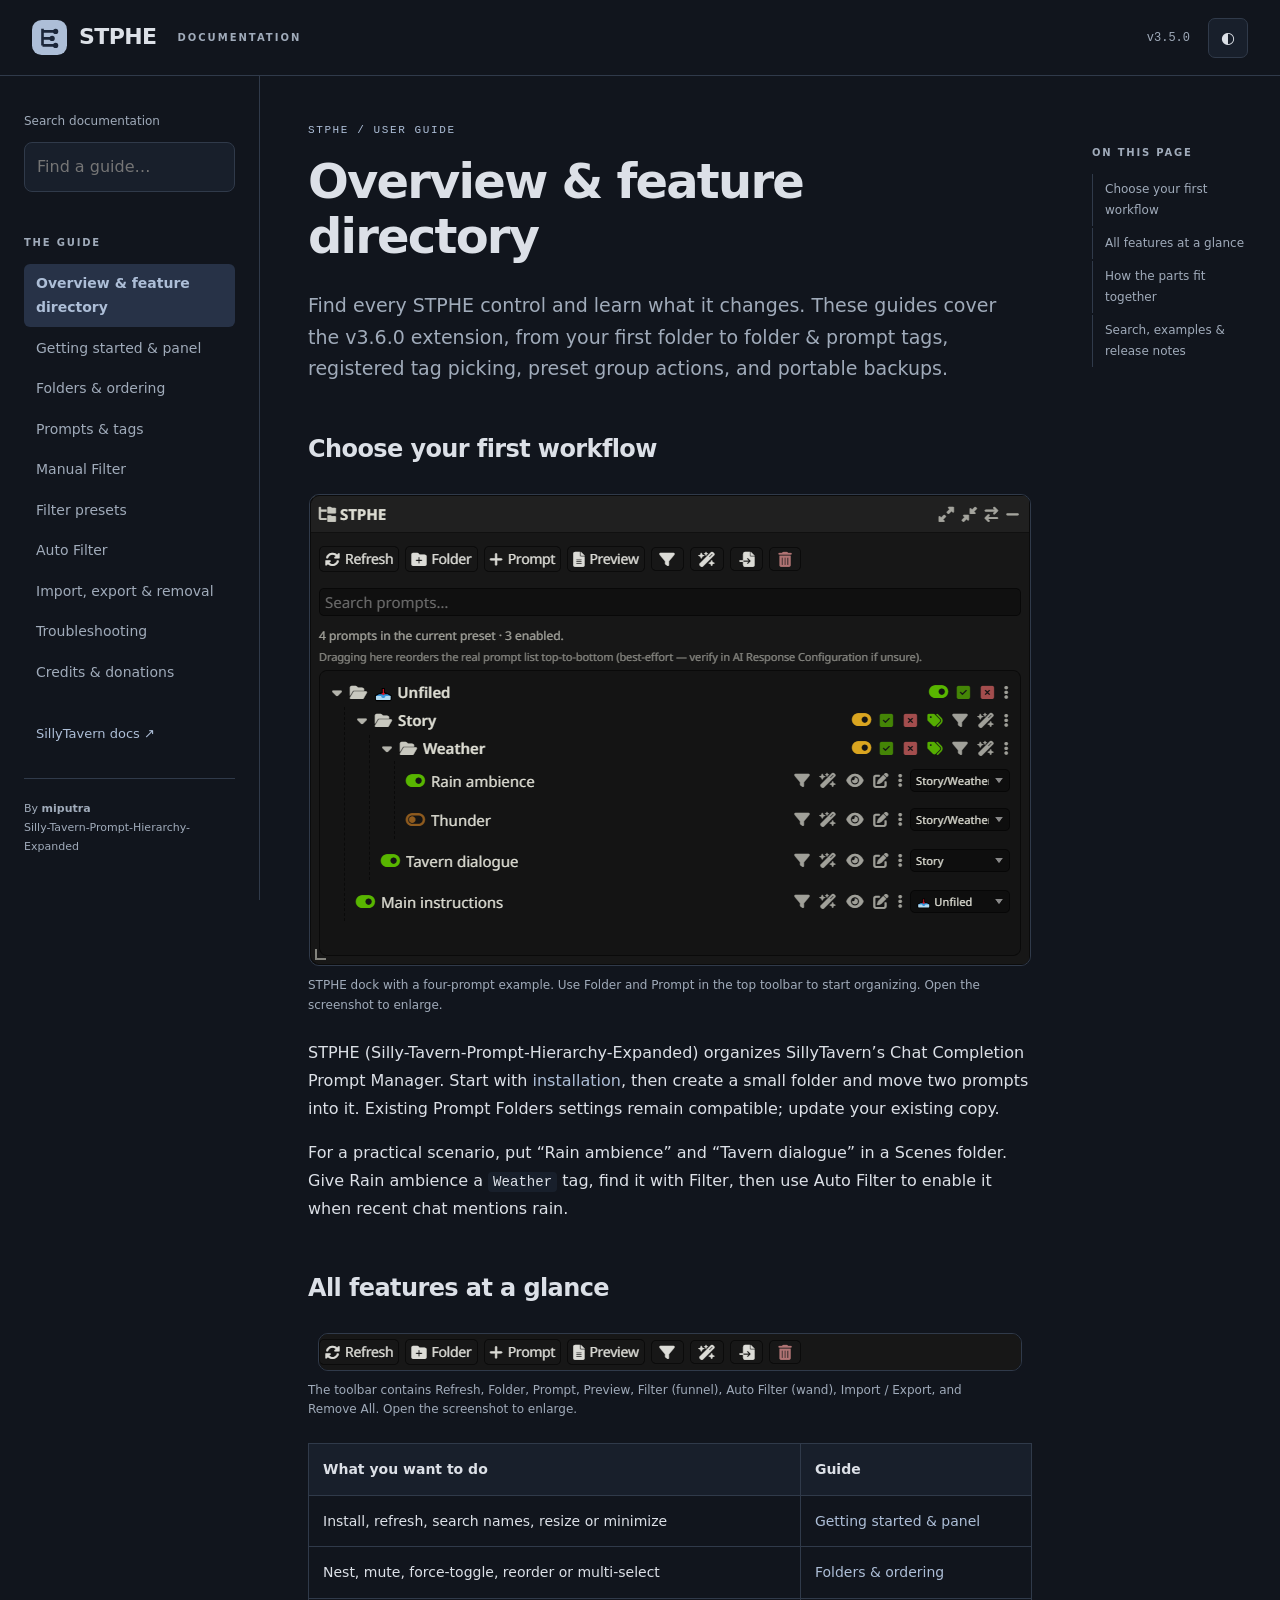
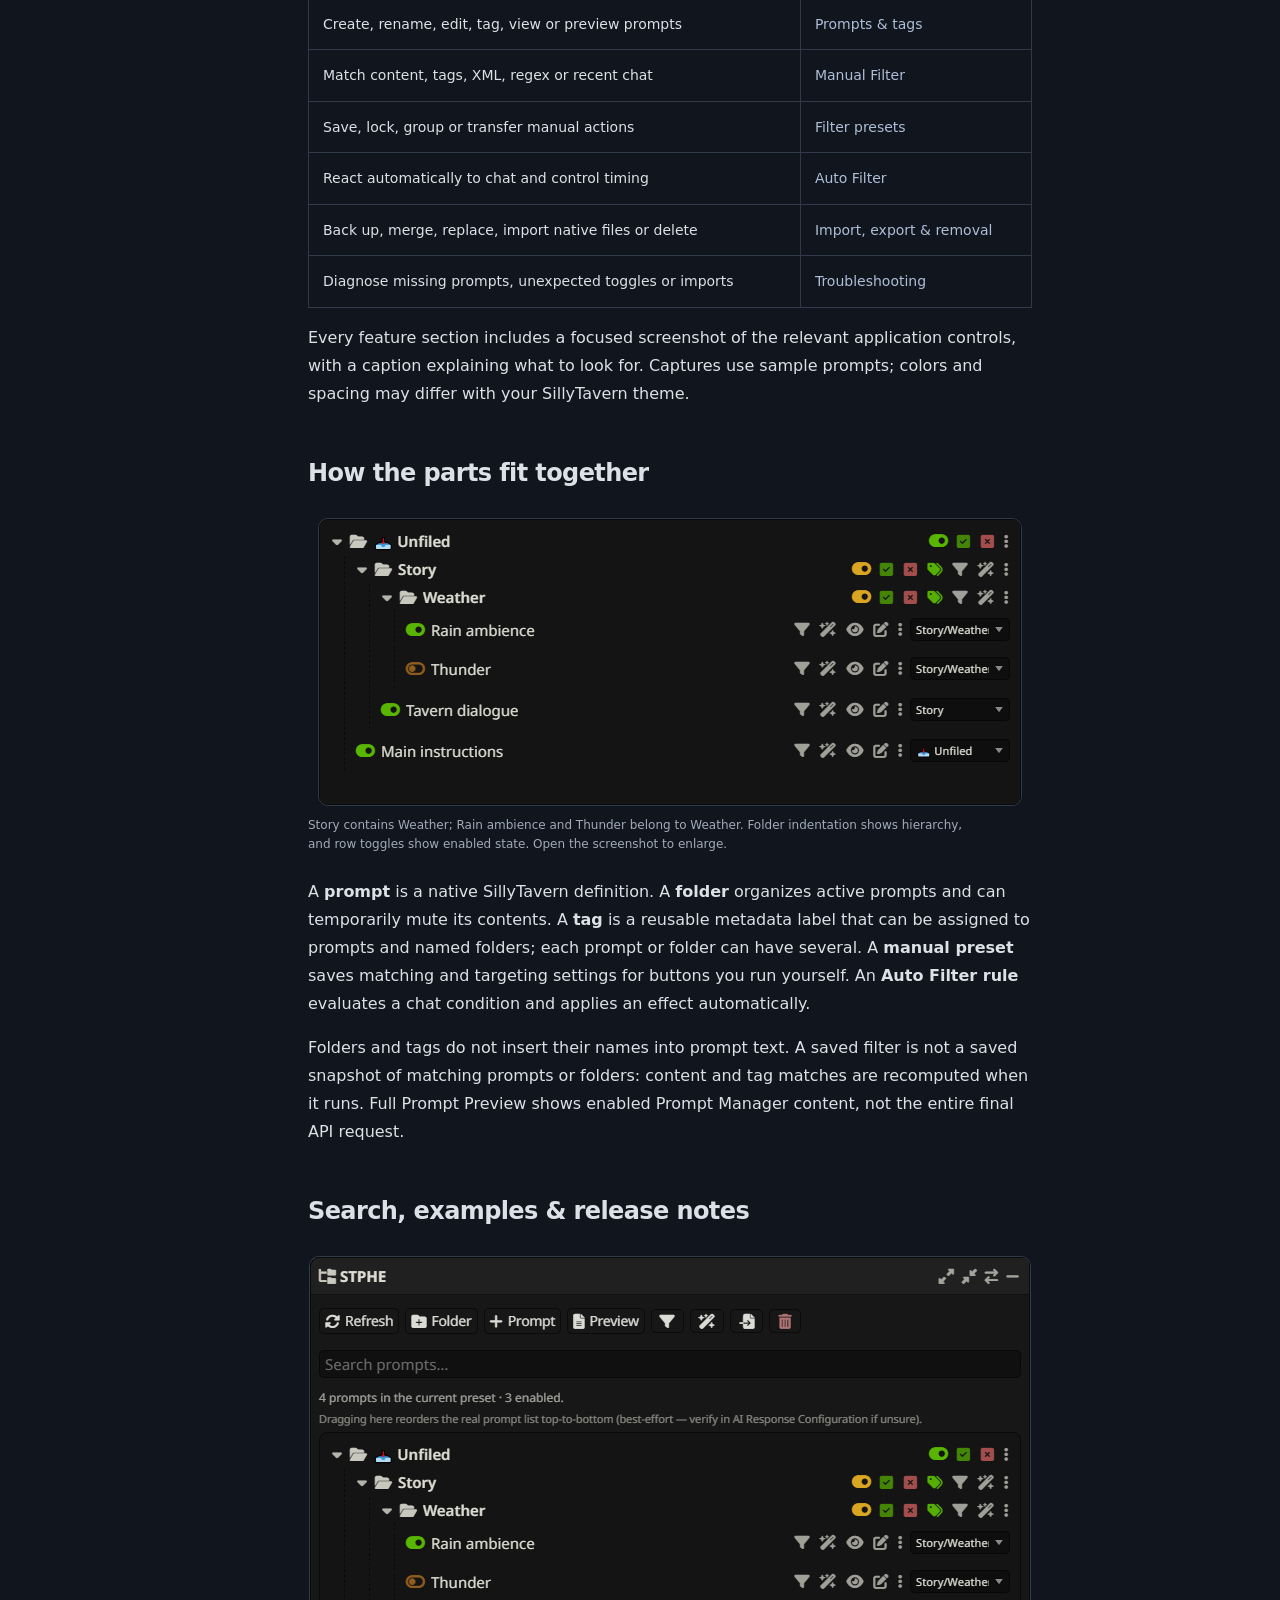
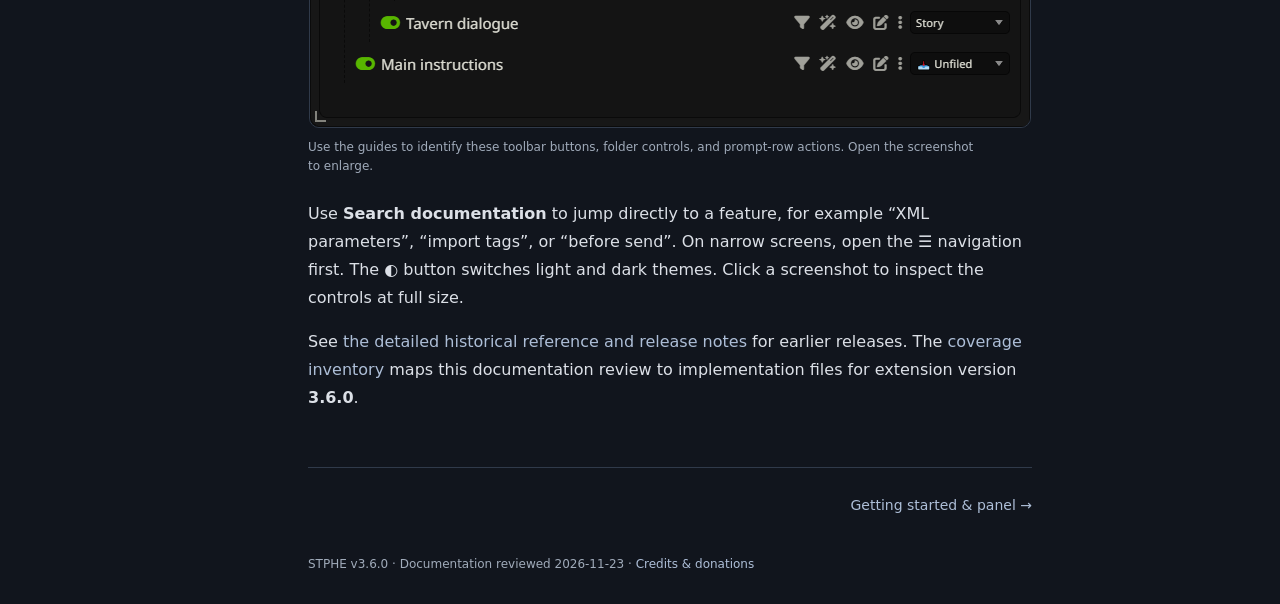
==== commit 15e442b4: "Document v3.6.0 registered tags popup picker and refresh screenshots" ====
--- a/docs/index.html
+++ b/docs/index.html
@@ -1,9 +1,9 @@
-<!doctype html><html lang="en"><head><meta charset="utf-8"><meta name="viewport" content="width=device-width,initial-scale=1"><meta name="description" content="Find every STPHE control and learn what it changes. These guides cover the v3.5.0 extension, from your first folder to folder &amp; prompt tags, preset group actions, and portable backups."><title>Overview &amp; feature directory · STPHE</title><link rel="icon" href="assets/icon.svg" type="image/svg+xml"><link rel="stylesheet" href="assets/site.css?v=ba86a8393c"><script src="assets/site.js?v=d42ae4cadf" defer></script></head><body><a class="skip" href="#main">Skip to content</a><header><a class="brand" href="index.html"><img src="assets/icon.svg" alt="">STPHE <span>DOCUMENTATION</span></a><div class="header-right"><span class="version">v3.5.0</span><button id="theme" aria-label="Toggle color theme">◐</button><button id="menu" aria-label="Toggle navigation" aria-expanded="false">☰</button></div></header><div class="layout"><aside class="sidebar" id="navigation"><label for="search">Search documentation</label><input id="search" type="search" placeholder="Find a guide…" autocomplete="off"><div id="results" aria-live="polite"></div><p class="nav-label">THE GUIDE</p><nav aria-label="Documentation"><a href="index.html" aria-current="page">Overview &amp; feature directory</a><a href="getting-started.html">Getting started &amp; panel</a><a href="folders.html">Folders &amp; ordering</a><a href="prompts.html">Prompts &amp; tags</a><a href="filters.html">Manual Filter</a><a href="presets.html">Filter presets</a><a href="auto-filter.html">Auto Filter</a><a href="backups.html">Import, export &amp; removal</a><a href="troubleshooting.html">Troubleshooting</a><a href="credits.html">Credits &amp; donations</a></nav><a class="upstream" href="https://docs.sillytavern.app/">SillyTavern docs ↗</a><div class="sidebar-foot">By <strong>miputra</strong><br>Silly-Tavern-Prompt-Hierarchy-Expanded</div></aside><main id="main"><div class="eyebrow">STPHE / User guide</div><h1>Overview &amp; feature directory</h1><p class="lead">Find every STPHE control and learn what it changes. These guides cover the v3.5.0 extension, from your first folder to folder &amp; prompt tags, preset group actions, and portable backups.</p>
+<!doctype html><html lang="en"><head><meta charset="utf-8"><meta name="viewport" content="width=device-width,initial-scale=1"><meta name="description" content="Find every STPHE control and learn what it changes. These guides cover the v3.6.0 extension, from your first folder to folder &amp; prompt tags, registered tag picking, preset group actions, and portable backups."><title>Overview &amp; feature directory · STPHE</title><link rel="icon" href="assets/icon.svg" type="image/svg+xml"><link rel="stylesheet" href="assets/site.css?v=ba86a8393c"><script src="assets/site.js?v=d42ae4cadf" defer></script></head><body><a class="skip" href="#main">Skip to content</a><header><a class="brand" href="index.html"><img src="assets/icon.svg" alt="">STPHE <span>DOCUMENTATION</span></a><div class="header-right"><span class="version">v3.5.0</span><button id="theme" aria-label="Toggle color theme">◐</button><button id="menu" aria-label="Toggle navigation" aria-expanded="false">☰</button></div></header><div class="layout"><aside class="sidebar" id="navigation"><label for="search">Search documentation</label><input id="search" type="search" placeholder="Find a guide…" autocomplete="off"><div id="results" aria-live="polite"></div><p class="nav-label">THE GUIDE</p><nav aria-label="Documentation"><a href="index.html" aria-current="page">Overview &amp; feature directory</a><a href="getting-started.html">Getting started &amp; panel</a><a href="folders.html">Folders &amp; ordering</a><a href="prompts.html">Prompts &amp; tags</a><a href="filters.html">Manual Filter</a><a href="presets.html">Filter presets</a><a href="auto-filter.html">Auto Filter</a><a href="backups.html">Import, export &amp; removal</a><a href="troubleshooting.html">Troubleshooting</a><a href="credits.html">Credits &amp; donations</a></nav><a class="upstream" href="https://docs.sillytavern.app/">SillyTavern docs ↗</a><div class="sidebar-foot">By <strong>miputra</strong><br>Silly-Tavern-Prompt-Hierarchy-Expanded</div></aside><main id="main"><div class="eyebrow">STPHE / User guide</div><h1>Overview &amp; feature directory</h1><p class="lead">Find every STPHE control and learn what it changes. These guides cover the v3.6.0 extension, from your first folder to folder &amp; prompt tags, registered tag picking, preset group actions, and portable backups.</p>
 <section aria-labelledby="start"><h2 id="start">Choose your first workflow</h2><figure><a href="assets/screen-panel.png?v=44ac7b1286"><img src="assets/screen-panel.png?v=44ac7b1286" alt="STPHE dock with a four-prompt example. Use Folder and Prompt in the top toolbar to start organizing." loading="lazy" width="720" height="470"></a><figcaption>STPHE dock with a four-prompt example. Use Folder and Prompt in the top toolbar to start organizing. Open the screenshot to enlarge.</figcaption></figure><p>STPHE (Silly-Tavern-Prompt-Hierarchy-Expanded) organizes SillyTavern’s Chat Completion Prompt Manager. Start with <a href="getting-started.html#install">installation</a>, then create a small folder and move two prompts into it. Existing Prompt Folders settings remain compatible; update your existing copy.</p><p>For a practical scenario, put “Rain ambience” and “Tavern dialogue” in a Scenes folder. Give Rain ambience a <code>Weather</code> tag, find it with Filter, then use Auto Filter to enable it when recent chat mentions rain.</p></section>
 <span class="anchor-alias" id="screenshots"></span>
 <section aria-labelledby="features"><h2 id="features">All features at a glance</h2><figure><a href="assets/screen-toolbar.png?v=01009bc1fe"><img src="assets/screen-toolbar.png?v=01009bc1fe" alt="The toolbar contains Refresh, Folder, Prompt, Preview, Filter (funnel), Auto Filter (wand), Import / Export, and Remove All." loading="lazy" width="702" height="36"></a><figcaption>The toolbar contains Refresh, Folder, Prompt, Preview, Filter (funnel), Auto Filter (wand), Import / Export, and Remove All. Open the screenshot to enlarge.</figcaption></figure><table><thead><tr><th>What you want to do</th><th>Guide</th></tr></thead><tbody><tr><td>Install, refresh, search names, resize or minimize</td><td><a href="getting-started.html">Getting started & panel</a></td></tr><tr><td>Nest, mute, force-toggle, reorder or multi-select</td><td><a href="folders.html">Folders & ordering</a></td></tr><tr><td>Create, rename, edit, tag, view or preview prompts</td><td><a href="prompts.html">Prompts & tags</a></td></tr><tr><td>Match content, tags, XML, regex or recent chat</td><td><a href="filters.html">Manual Filter</a></td></tr><tr><td>Save, lock, group or transfer manual actions</td><td><a href="presets.html">Filter presets</a></td></tr><tr><td>React automatically to chat and control timing</td><td><a href="auto-filter.html">Auto Filter</a></td></tr><tr><td>Back up, merge, replace, import native files or delete</td><td><a href="backups.html">Import, export & removal</a></td></tr><tr><td>Diagnose missing prompts, unexpected toggles or imports</td><td><a href="troubleshooting.html">Troubleshooting</a></td></tr></tbody></table><p>Every feature section includes a focused screenshot of the relevant application controls, with a caption explaining what to look for. Captures use sample prompts; colors and spacing may differ with your SillyTavern theme.</p></section>
 <span class="anchor-alias" id="what-it-controls"></span>
 <section aria-labelledby="concepts"><h2 id="concepts">How the parts fit together</h2><figure><a href="assets/screen-hierarchy.png?v=e99f2d8569"><img src="assets/screen-hierarchy.png?v=e99f2d8569" alt="Story contains Weather; Rain ambience and Thunder belong to Weather. Folder indentation shows hierarchy, and row toggles show enabled state." loading="lazy" width="702" height="286"></a><figcaption>Story contains Weather; Rain ambience and Thunder belong to Weather. Folder indentation shows hierarchy, and row toggles show enabled state. Open the screenshot to enlarge.</figcaption></figure><p>A <strong>prompt</strong> is a native SillyTavern definition. A <strong>folder</strong> organizes active prompts and can temporarily mute its contents. A <strong>tag</strong> is a reusable metadata label that can be assigned to prompts and named folders; each prompt or folder can have several. A <strong>manual preset</strong> saves matching and targeting settings for buttons you run yourself. An <strong>Auto Filter rule</strong> evaluates a chat condition and applies an effect automatically.</p><p>Folders and tags do not insert their names into prompt text. A saved filter is not a saved snapshot of matching prompts or folders: content and tag matches are recomputed when it runs. Full Prompt Preview shows enabled Prompt Manager content, not the entire final API request.</p></section>
 <span class="anchor-alias" id="project"></span>
-<section aria-labelledby="docs"><h2 id="docs">Search, examples &amp; release notes</h2><figure><a href="assets/screen-panel.png?v=44ac7b1286"><img src="assets/screen-panel.png?v=44ac7b1286" alt="Use the guides to identify these toolbar buttons, folder controls, and prompt-row actions." loading="lazy" width="720" height="470"></a><figcaption>Use the guides to identify these toolbar buttons, folder controls, and prompt-row actions. Open the screenshot to enlarge.</figcaption></figure><p>Use <strong>Search documentation</strong> to jump directly to a feature, for example “XML parameters”, “import tags”, or “before send”. On narrow screens, open the ☰ navigation first. The ◐ button switches light and dark themes. Click a screenshot to inspect the controls at full size.</p><p>See <a href="reference.md">the detailed historical reference and release notes</a> for earlier releases. The <a href="feature-coverage.md">coverage inventory</a> maps this documentation review to implementation files for extension version <strong>3.5.0</strong>.</p></section>
-<div class="page-nav"><span></span><a href="getting-started.html">Getting started &amp; panel →</a></div><footer>STPHE v3.5.0 · Documentation reviewed 2026-11-23 · <a href="credits.html">Credits &amp; donations</a></footer></main><aside class="toc"><p class="nav-label">ON THIS PAGE</p><nav aria-label="On this page"><a href="#start">Choose your first workflow</a><a href="#features">All features at a glance</a><a href="#concepts">How the parts fit together</a><a href="#docs">Search, examples &amp; release notes</a></nav></aside></div></body></html>
+<section aria-labelledby="docs"><h2 id="docs">Search, examples &amp; release notes</h2><figure><a href="assets/screen-panel.png?v=44ac7b1286"><img src="assets/screen-panel.png?v=44ac7b1286" alt="Use the guides to identify these toolbar buttons, folder controls, and prompt-row actions." loading="lazy" width="720" height="470"></a><figcaption>Use the guides to identify these toolbar buttons, folder controls, and prompt-row actions. Open the screenshot to enlarge.</figcaption></figure><p>Use <strong>Search documentation</strong> to jump directly to a feature, for example “XML parameters”, “import tags”, or “before send”. On narrow screens, open the ☰ navigation first. The ◐ button switches light and dark themes. Click a screenshot to inspect the controls at full size.</p><p>See <a href="reference.md">the detailed historical reference and release notes</a> for earlier releases. The <a href="feature-coverage.md">coverage inventory</a> maps this documentation review to implementation files for extension version <strong>3.6.0</strong>.</p></section>
+<div class="page-nav"><span></span><a href="getting-started.html">Getting started &amp; panel →</a></div><footer>STPHE v3.6.0 · Documentation reviewed 2026-11-23 · <a href="credits.html">Credits &amp; donations</a></footer></main><aside class="toc"><p class="nav-label">ON THIS PAGE</p><nav aria-label="On this page"><a href="#start">Choose your first workflow</a><a href="#features">All features at a glance</a><a href="#concepts">How the parts fit together</a><a href="#docs">Search, examples &amp; release notes</a></nav></aside></div></body></html>
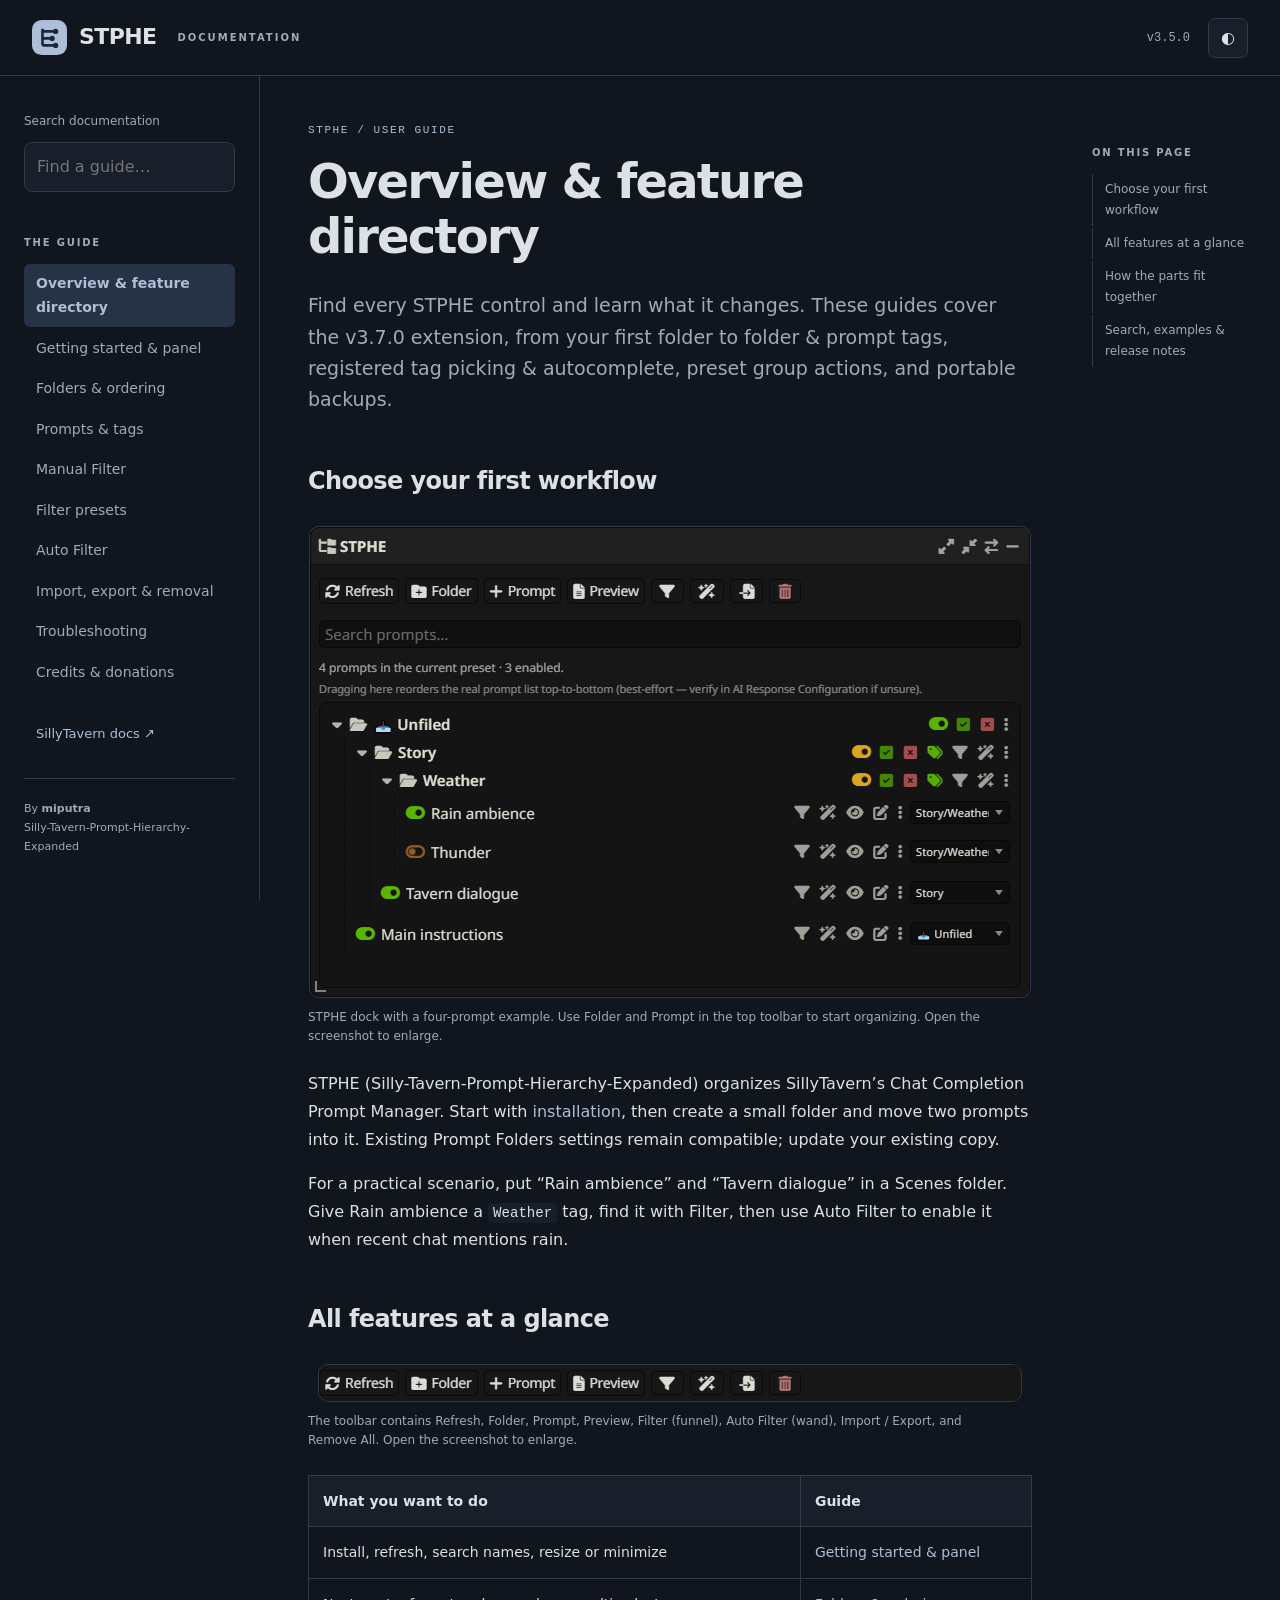
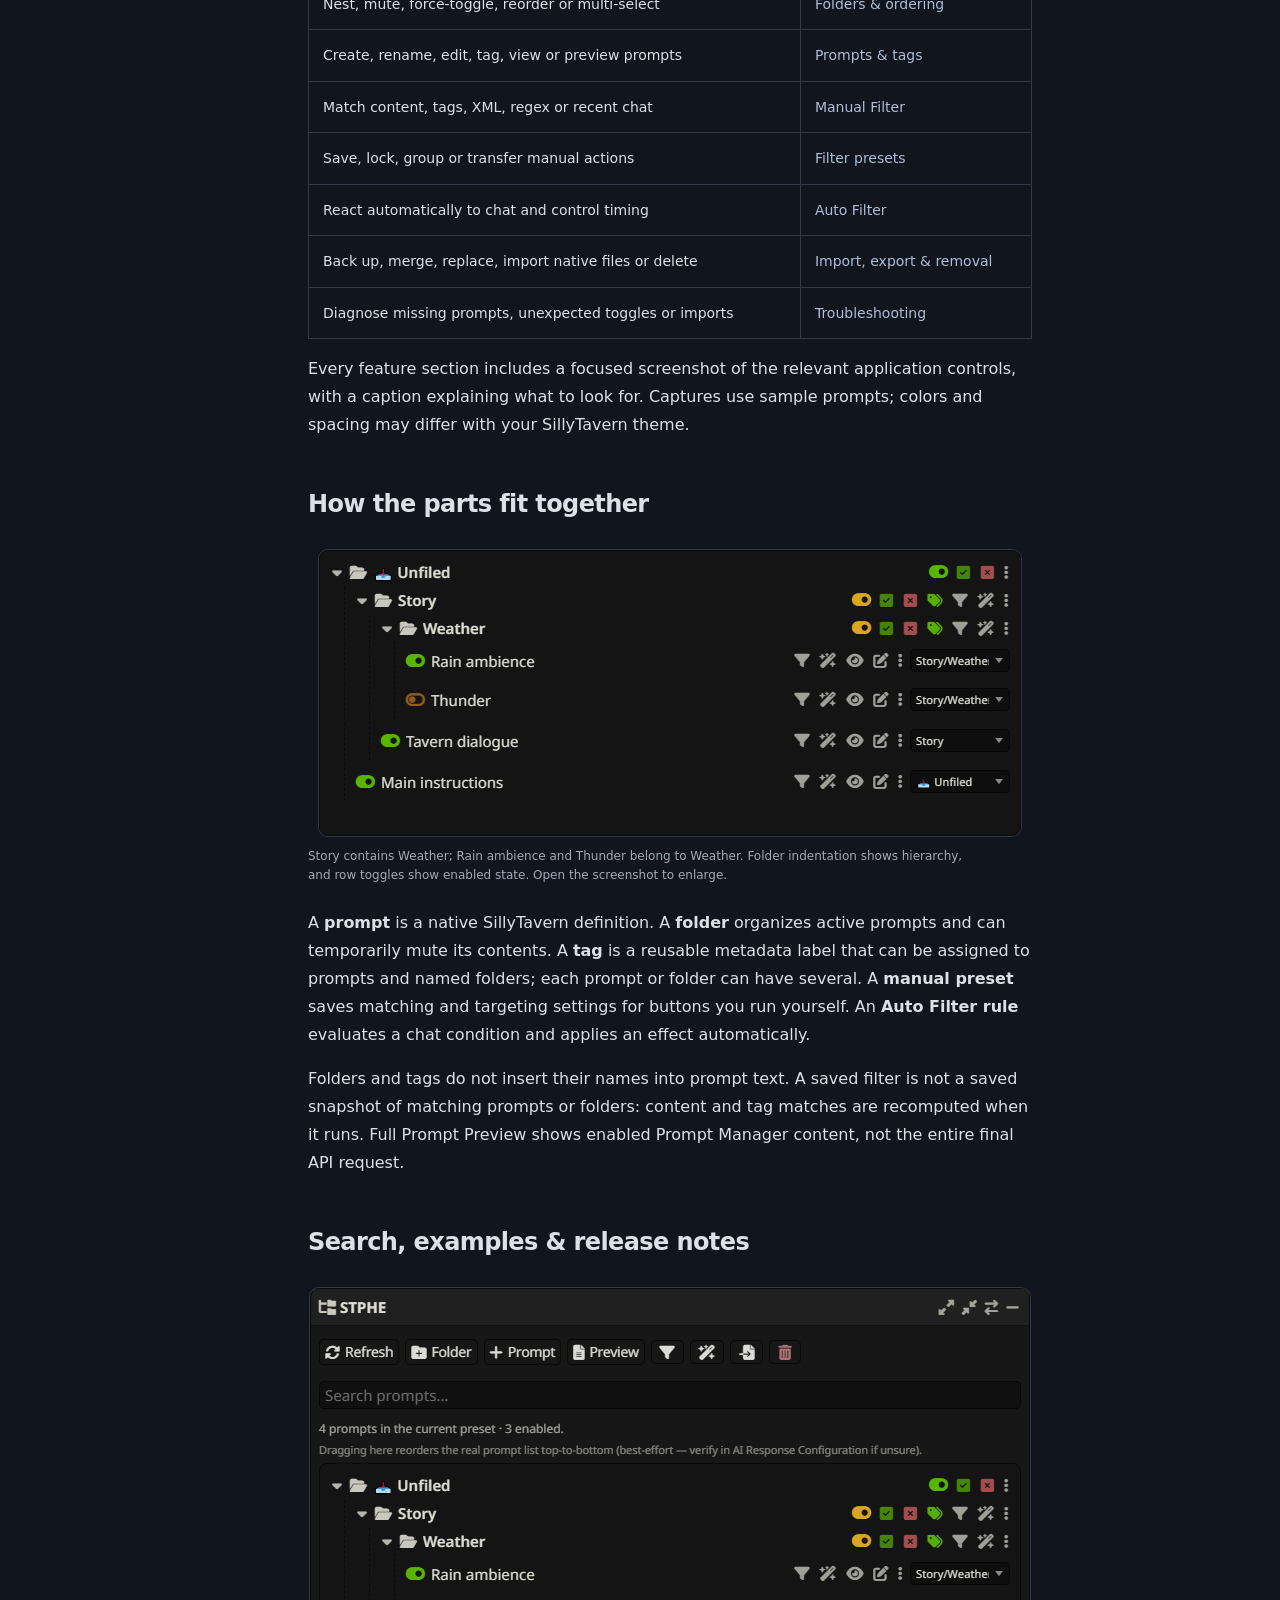
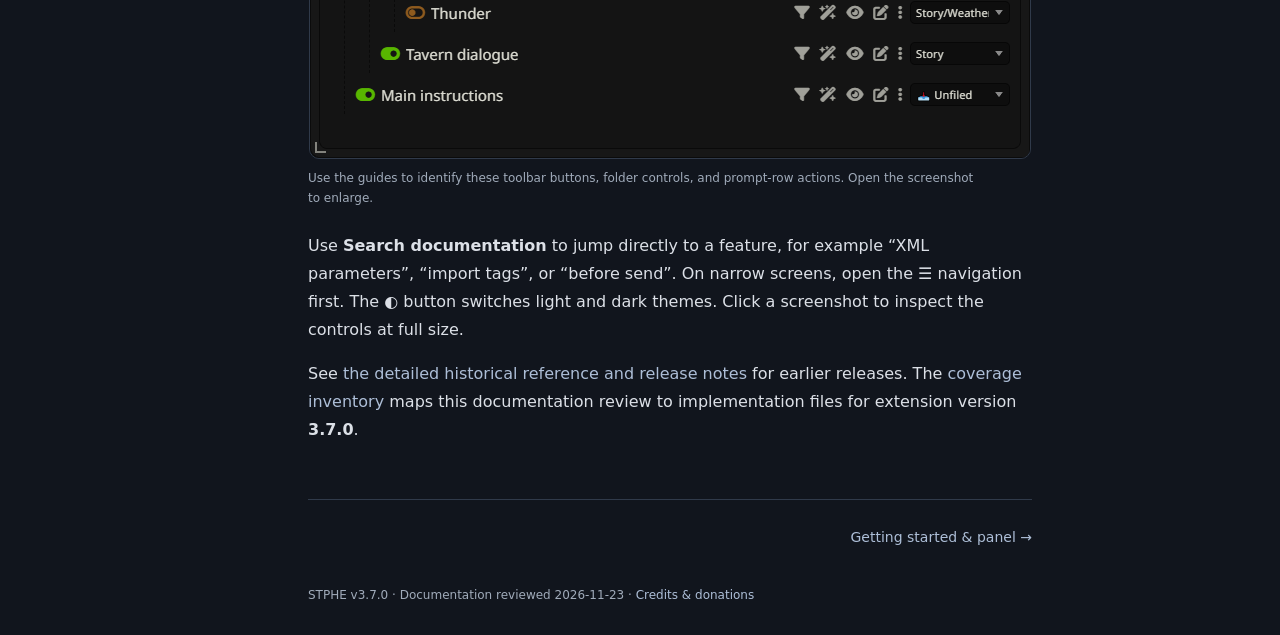
==== commit 9c839552: "Document v3.7.0 filter tag picker, autocomplete, and refresh screenshots" ====
--- a/docs/index.html
+++ b/docs/index.html
@@ -1,9 +1,9 @@
-<!doctype html><html lang="en"><head><meta charset="utf-8"><meta name="viewport" content="width=device-width,initial-scale=1"><meta name="description" content="Find every STPHE control and learn what it changes. These guides cover the v3.6.0 extension, from your first folder to folder &amp; prompt tags, registered tag picking, preset group actions, and portable backups."><title>Overview &amp; feature directory · STPHE</title><link rel="icon" href="assets/icon.svg" type="image/svg+xml"><link rel="stylesheet" href="assets/site.css?v=ba86a8393c"><script src="assets/site.js?v=d42ae4cadf" defer></script></head><body><a class="skip" href="#main">Skip to content</a><header><a class="brand" href="index.html"><img src="assets/icon.svg" alt="">STPHE <span>DOCUMENTATION</span></a><div class="header-right"><span class="version">v3.5.0</span><button id="theme" aria-label="Toggle color theme">◐</button><button id="menu" aria-label="Toggle navigation" aria-expanded="false">☰</button></div></header><div class="layout"><aside class="sidebar" id="navigation"><label for="search">Search documentation</label><input id="search" type="search" placeholder="Find a guide…" autocomplete="off"><div id="results" aria-live="polite"></div><p class="nav-label">THE GUIDE</p><nav aria-label="Documentation"><a href="index.html" aria-current="page">Overview &amp; feature directory</a><a href="getting-started.html">Getting started &amp; panel</a><a href="folders.html">Folders &amp; ordering</a><a href="prompts.html">Prompts &amp; tags</a><a href="filters.html">Manual Filter</a><a href="presets.html">Filter presets</a><a href="auto-filter.html">Auto Filter</a><a href="backups.html">Import, export &amp; removal</a><a href="troubleshooting.html">Troubleshooting</a><a href="credits.html">Credits &amp; donations</a></nav><a class="upstream" href="https://docs.sillytavern.app/">SillyTavern docs ↗</a><div class="sidebar-foot">By <strong>miputra</strong><br>Silly-Tavern-Prompt-Hierarchy-Expanded</div></aside><main id="main"><div class="eyebrow">STPHE / User guide</div><h1>Overview &amp; feature directory</h1><p class="lead">Find every STPHE control and learn what it changes. These guides cover the v3.6.0 extension, from your first folder to folder &amp; prompt tags, registered tag picking, preset group actions, and portable backups.</p>
+<!doctype html><html lang="en"><head><meta charset="utf-8"><meta name="viewport" content="width=device-width,initial-scale=1"><meta name="description" content="Find every STPHE control and learn what it changes. These guides cover the v3.7.0 extension, from your first folder to folder &amp; prompt tags, registered tag picking &amp; autocomplete, preset group actions, and portable backups."><title>Overview &amp; feature directory · STPHE</title><link rel="icon" href="assets/icon.svg" type="image/svg+xml"><link rel="stylesheet" href="assets/site.css?v=ba86a8393c"><script src="assets/site.js?v=d42ae4cadf" defer></script></head><body><a class="skip" href="#main">Skip to content</a><header><a class="brand" href="index.html"><img src="assets/icon.svg" alt="">STPHE <span>DOCUMENTATION</span></a><div class="header-right"><span class="version">v3.5.0</span><button id="theme" aria-label="Toggle color theme">◐</button><button id="menu" aria-label="Toggle navigation" aria-expanded="false">☰</button></div></header><div class="layout"><aside class="sidebar" id="navigation"><label for="search">Search documentation</label><input id="search" type="search" placeholder="Find a guide…" autocomplete="off"><div id="results" aria-live="polite"></div><p class="nav-label">THE GUIDE</p><nav aria-label="Documentation"><a href="index.html" aria-current="page">Overview &amp; feature directory</a><a href="getting-started.html">Getting started &amp; panel</a><a href="folders.html">Folders &amp; ordering</a><a href="prompts.html">Prompts &amp; tags</a><a href="filters.html">Manual Filter</a><a href="presets.html">Filter presets</a><a href="auto-filter.html">Auto Filter</a><a href="backups.html">Import, export &amp; removal</a><a href="troubleshooting.html">Troubleshooting</a><a href="credits.html">Credits &amp; donations</a></nav><a class="upstream" href="https://docs.sillytavern.app/">SillyTavern docs ↗</a><div class="sidebar-foot">By <strong>miputra</strong><br>Silly-Tavern-Prompt-Hierarchy-Expanded</div></aside><main id="main"><div class="eyebrow">STPHE / User guide</div><h1>Overview &amp; feature directory</h1><p class="lead">Find every STPHE control and learn what it changes. These guides cover the v3.7.0 extension, from your first folder to folder &amp; prompt tags, registered tag picking &amp; autocomplete, preset group actions, and portable backups.</p>
 <section aria-labelledby="start"><h2 id="start">Choose your first workflow</h2><figure><a href="assets/screen-panel.png?v=44ac7b1286"><img src="assets/screen-panel.png?v=44ac7b1286" alt="STPHE dock with a four-prompt example. Use Folder and Prompt in the top toolbar to start organizing." loading="lazy" width="720" height="470"></a><figcaption>STPHE dock with a four-prompt example. Use Folder and Prompt in the top toolbar to start organizing. Open the screenshot to enlarge.</figcaption></figure><p>STPHE (Silly-Tavern-Prompt-Hierarchy-Expanded) organizes SillyTavern’s Chat Completion Prompt Manager. Start with <a href="getting-started.html#install">installation</a>, then create a small folder and move two prompts into it. Existing Prompt Folders settings remain compatible; update your existing copy.</p><p>For a practical scenario, put “Rain ambience” and “Tavern dialogue” in a Scenes folder. Give Rain ambience a <code>Weather</code> tag, find it with Filter, then use Auto Filter to enable it when recent chat mentions rain.</p></section>
 <span class="anchor-alias" id="screenshots"></span>
 <section aria-labelledby="features"><h2 id="features">All features at a glance</h2><figure><a href="assets/screen-toolbar.png?v=01009bc1fe"><img src="assets/screen-toolbar.png?v=01009bc1fe" alt="The toolbar contains Refresh, Folder, Prompt, Preview, Filter (funnel), Auto Filter (wand), Import / Export, and Remove All." loading="lazy" width="702" height="36"></a><figcaption>The toolbar contains Refresh, Folder, Prompt, Preview, Filter (funnel), Auto Filter (wand), Import / Export, and Remove All. Open the screenshot to enlarge.</figcaption></figure><table><thead><tr><th>What you want to do</th><th>Guide</th></tr></thead><tbody><tr><td>Install, refresh, search names, resize or minimize</td><td><a href="getting-started.html">Getting started & panel</a></td></tr><tr><td>Nest, mute, force-toggle, reorder or multi-select</td><td><a href="folders.html">Folders & ordering</a></td></tr><tr><td>Create, rename, edit, tag, view or preview prompts</td><td><a href="prompts.html">Prompts & tags</a></td></tr><tr><td>Match content, tags, XML, regex or recent chat</td><td><a href="filters.html">Manual Filter</a></td></tr><tr><td>Save, lock, group or transfer manual actions</td><td><a href="presets.html">Filter presets</a></td></tr><tr><td>React automatically to chat and control timing</td><td><a href="auto-filter.html">Auto Filter</a></td></tr><tr><td>Back up, merge, replace, import native files or delete</td><td><a href="backups.html">Import, export & removal</a></td></tr><tr><td>Diagnose missing prompts, unexpected toggles or imports</td><td><a href="troubleshooting.html">Troubleshooting</a></td></tr></tbody></table><p>Every feature section includes a focused screenshot of the relevant application controls, with a caption explaining what to look for. Captures use sample prompts; colors and spacing may differ with your SillyTavern theme.</p></section>
 <span class="anchor-alias" id="what-it-controls"></span>
 <section aria-labelledby="concepts"><h2 id="concepts">How the parts fit together</h2><figure><a href="assets/screen-hierarchy.png?v=e99f2d8569"><img src="assets/screen-hierarchy.png?v=e99f2d8569" alt="Story contains Weather; Rain ambience and Thunder belong to Weather. Folder indentation shows hierarchy, and row toggles show enabled state." loading="lazy" width="702" height="286"></a><figcaption>Story contains Weather; Rain ambience and Thunder belong to Weather. Folder indentation shows hierarchy, and row toggles show enabled state. Open the screenshot to enlarge.</figcaption></figure><p>A <strong>prompt</strong> is a native SillyTavern definition. A <strong>folder</strong> organizes active prompts and can temporarily mute its contents. A <strong>tag</strong> is a reusable metadata label that can be assigned to prompts and named folders; each prompt or folder can have several. A <strong>manual preset</strong> saves matching and targeting settings for buttons you run yourself. An <strong>Auto Filter rule</strong> evaluates a chat condition and applies an effect automatically.</p><p>Folders and tags do not insert their names into prompt text. A saved filter is not a saved snapshot of matching prompts or folders: content and tag matches are recomputed when it runs. Full Prompt Preview shows enabled Prompt Manager content, not the entire final API request.</p></section>
 <span class="anchor-alias" id="project"></span>
-<section aria-labelledby="docs"><h2 id="docs">Search, examples &amp; release notes</h2><figure><a href="assets/screen-panel.png?v=44ac7b1286"><img src="assets/screen-panel.png?v=44ac7b1286" alt="Use the guides to identify these toolbar buttons, folder controls, and prompt-row actions." loading="lazy" width="720" height="470"></a><figcaption>Use the guides to identify these toolbar buttons, folder controls, and prompt-row actions. Open the screenshot to enlarge.</figcaption></figure><p>Use <strong>Search documentation</strong> to jump directly to a feature, for example “XML parameters”, “import tags”, or “before send”. On narrow screens, open the ☰ navigation first. The ◐ button switches light and dark themes. Click a screenshot to inspect the controls at full size.</p><p>See <a href="reference.md">the detailed historical reference and release notes</a> for earlier releases. The <a href="feature-coverage.md">coverage inventory</a> maps this documentation review to implementation files for extension version <strong>3.6.0</strong>.</p></section>
-<div class="page-nav"><span></span><a href="getting-started.html">Getting started &amp; panel →</a></div><footer>STPHE v3.6.0 · Documentation reviewed 2026-11-23 · <a href="credits.html">Credits &amp; donations</a></footer></main><aside class="toc"><p class="nav-label">ON THIS PAGE</p><nav aria-label="On this page"><a href="#start">Choose your first workflow</a><a href="#features">All features at a glance</a><a href="#concepts">How the parts fit together</a><a href="#docs">Search, examples &amp; release notes</a></nav></aside></div></body></html>
+<section aria-labelledby="docs"><h2 id="docs">Search, examples &amp; release notes</h2><figure><a href="assets/screen-panel.png?v=44ac7b1286"><img src="assets/screen-panel.png?v=44ac7b1286" alt="Use the guides to identify these toolbar buttons, folder controls, and prompt-row actions." loading="lazy" width="720" height="470"></a><figcaption>Use the guides to identify these toolbar buttons, folder controls, and prompt-row actions. Open the screenshot to enlarge.</figcaption></figure><p>Use <strong>Search documentation</strong> to jump directly to a feature, for example “XML parameters”, “import tags”, or “before send”. On narrow screens, open the ☰ navigation first. The ◐ button switches light and dark themes. Click a screenshot to inspect the controls at full size.</p><p>See <a href="reference.md">the detailed historical reference and release notes</a> for earlier releases. The <a href="feature-coverage.md">coverage inventory</a> maps this documentation review to implementation files for extension version <strong>3.7.0</strong>.</p></section>
+<div class="page-nav"><span></span><a href="getting-started.html">Getting started &amp; panel →</a></div><footer>STPHE v3.7.0 · Documentation reviewed 2026-11-23 · <a href="credits.html">Credits &amp; donations</a></footer></main><aside class="toc"><p class="nav-label">ON THIS PAGE</p><nav aria-label="On this page"><a href="#start">Choose your first workflow</a><a href="#features">All features at a glance</a><a href="#concepts">How the parts fit together</a><a href="#docs">Search, examples &amp; release notes</a></nav></aside></div></body></html>
